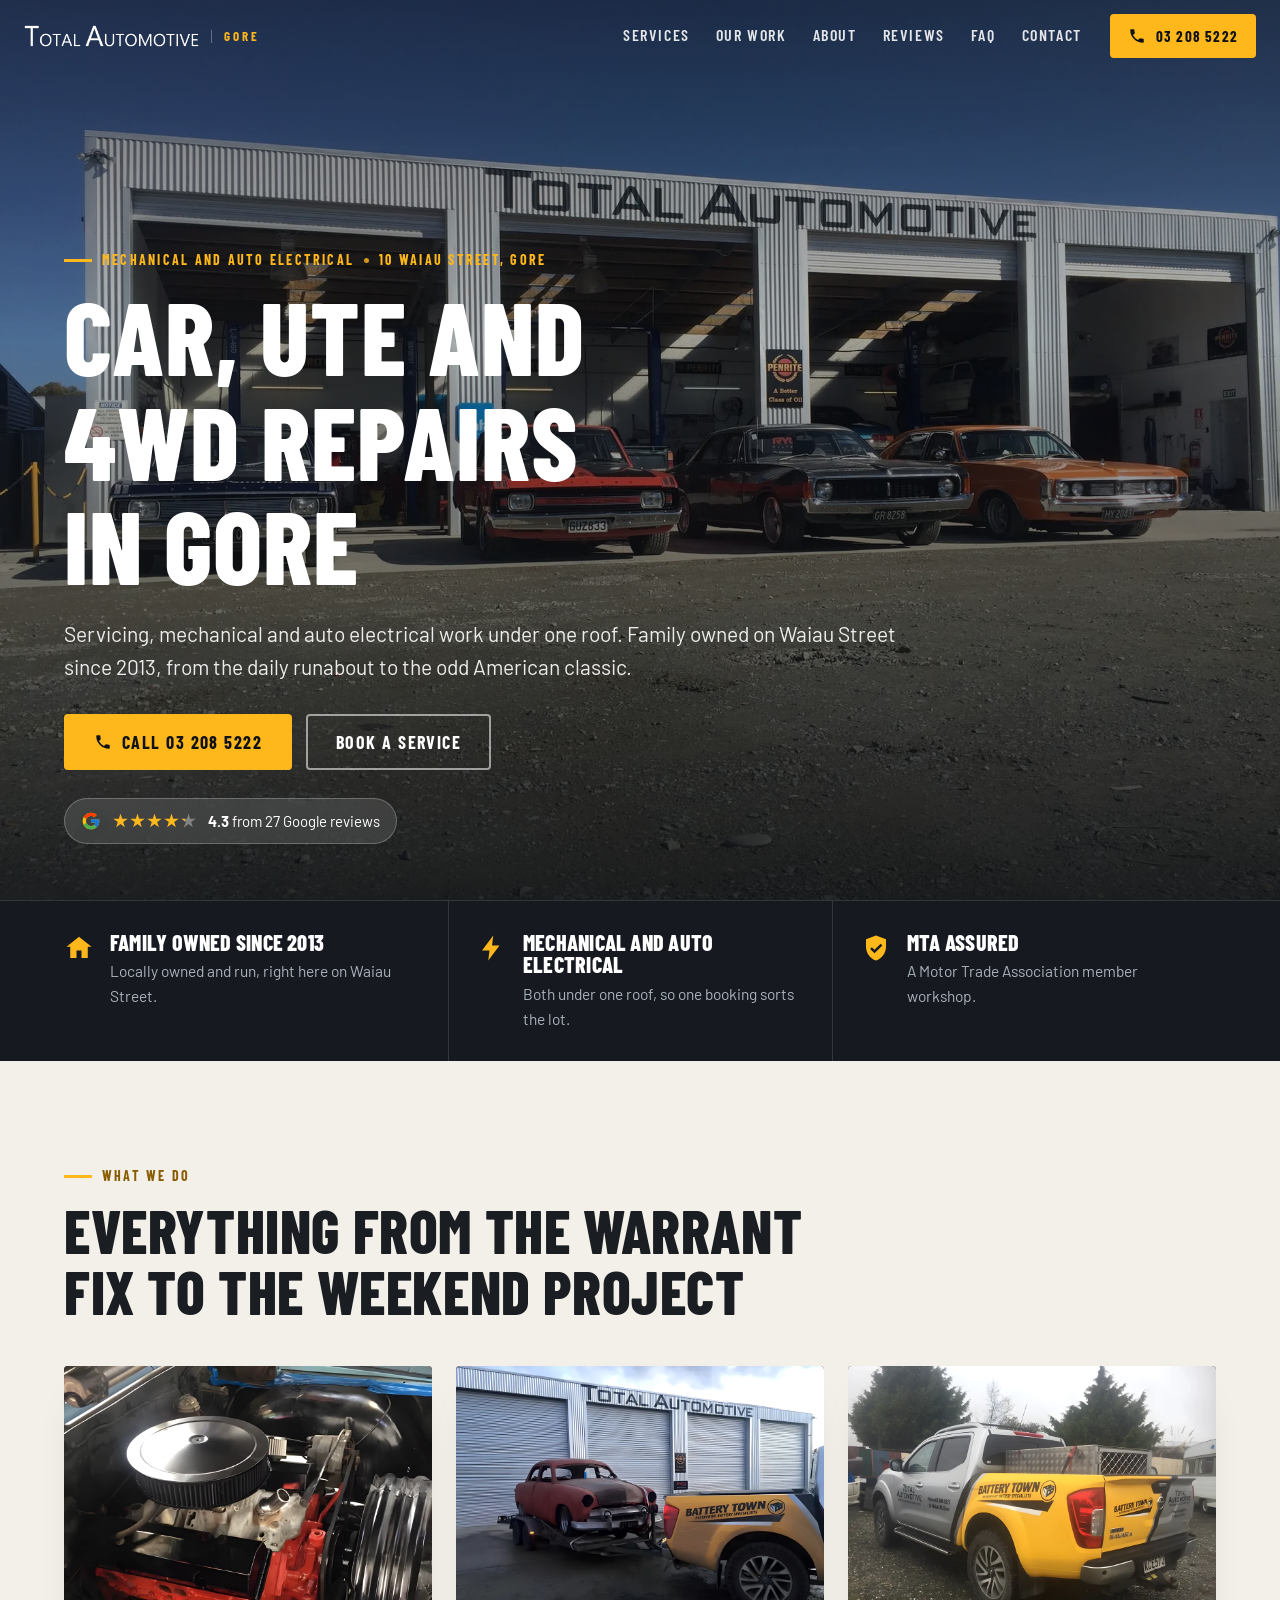
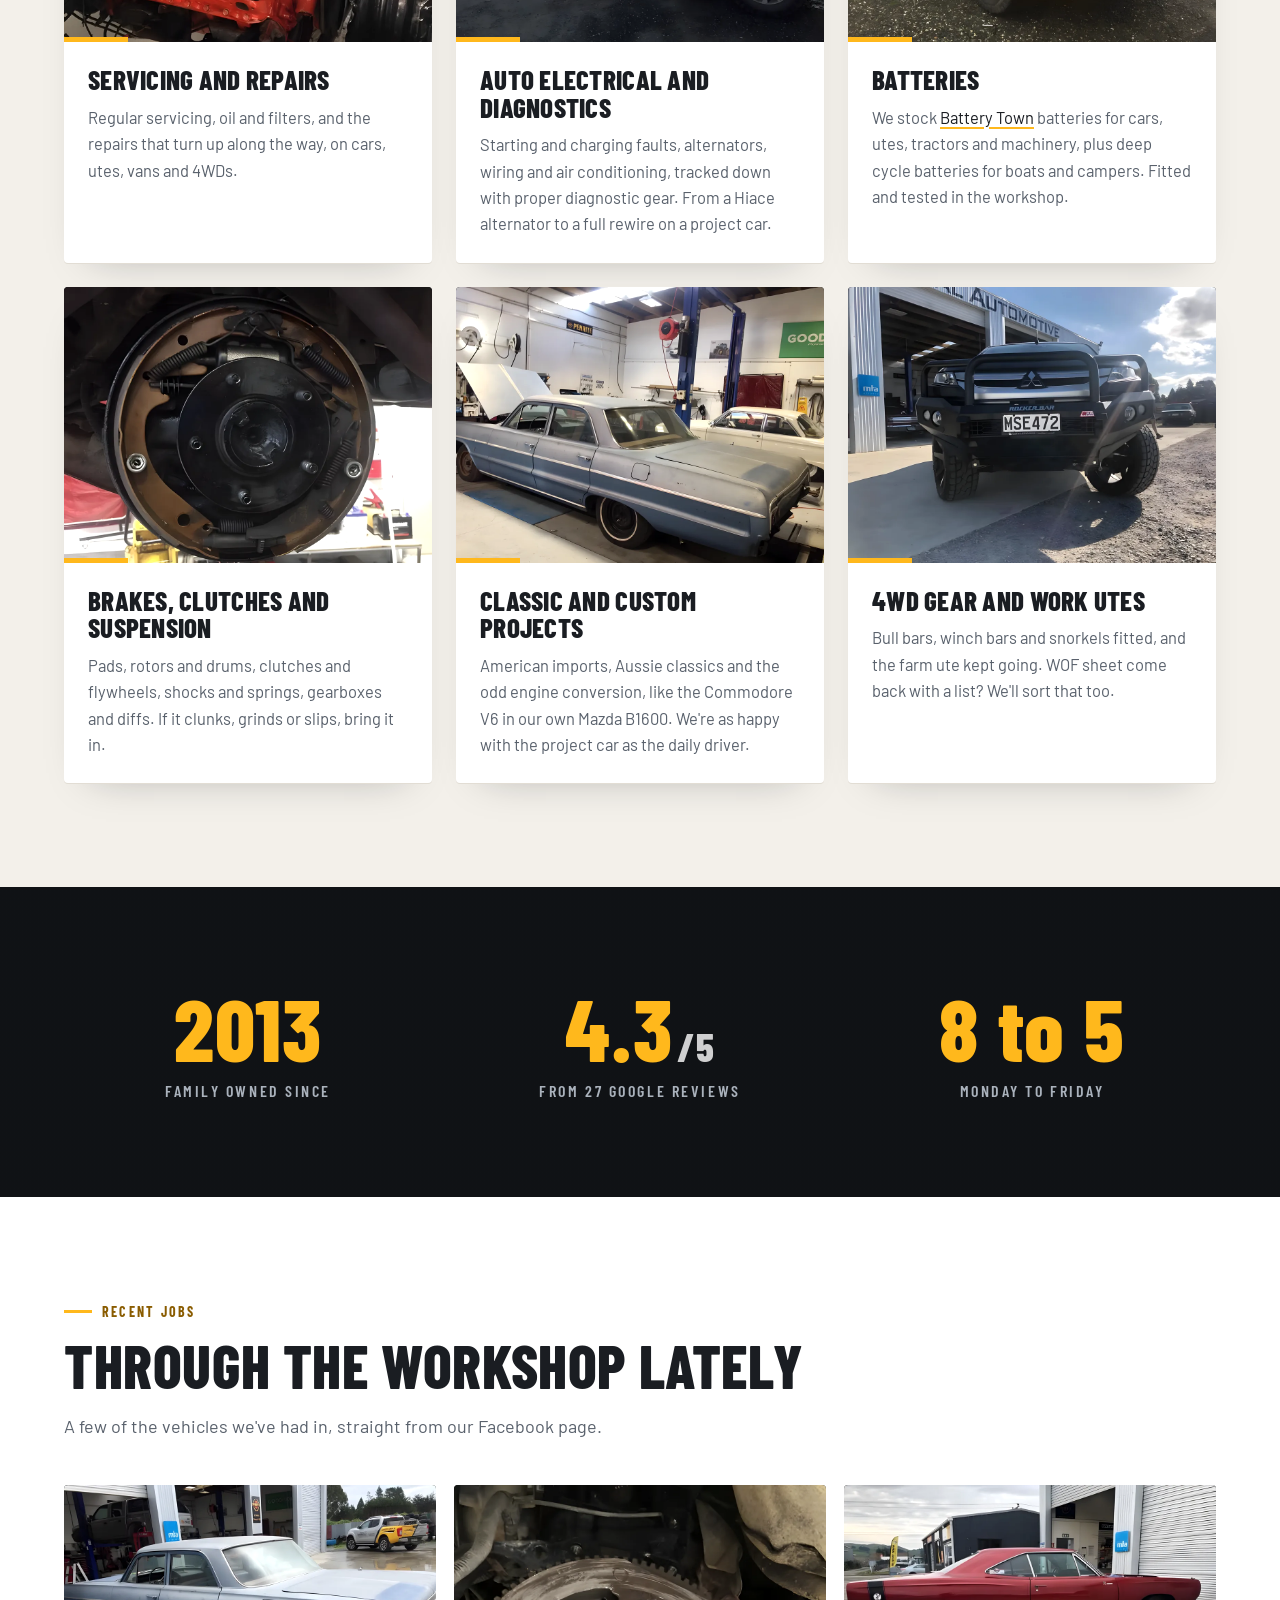
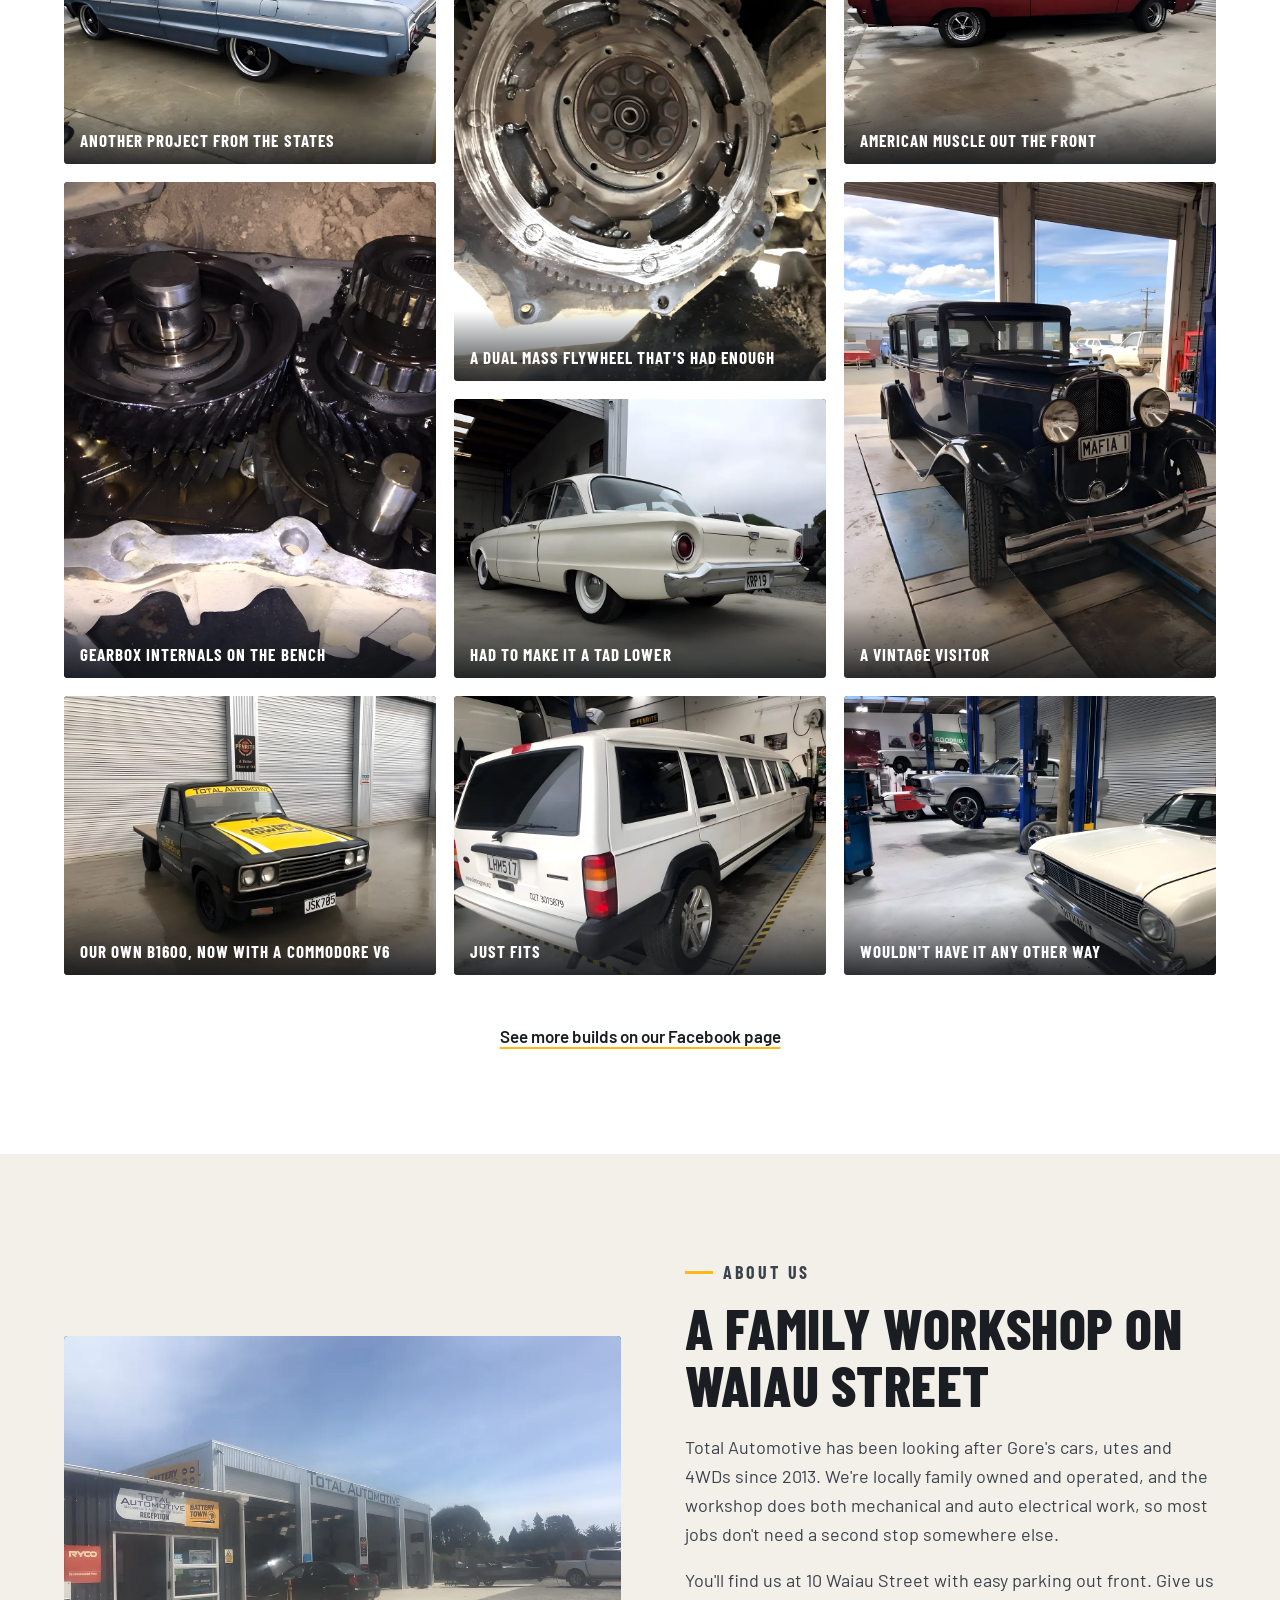
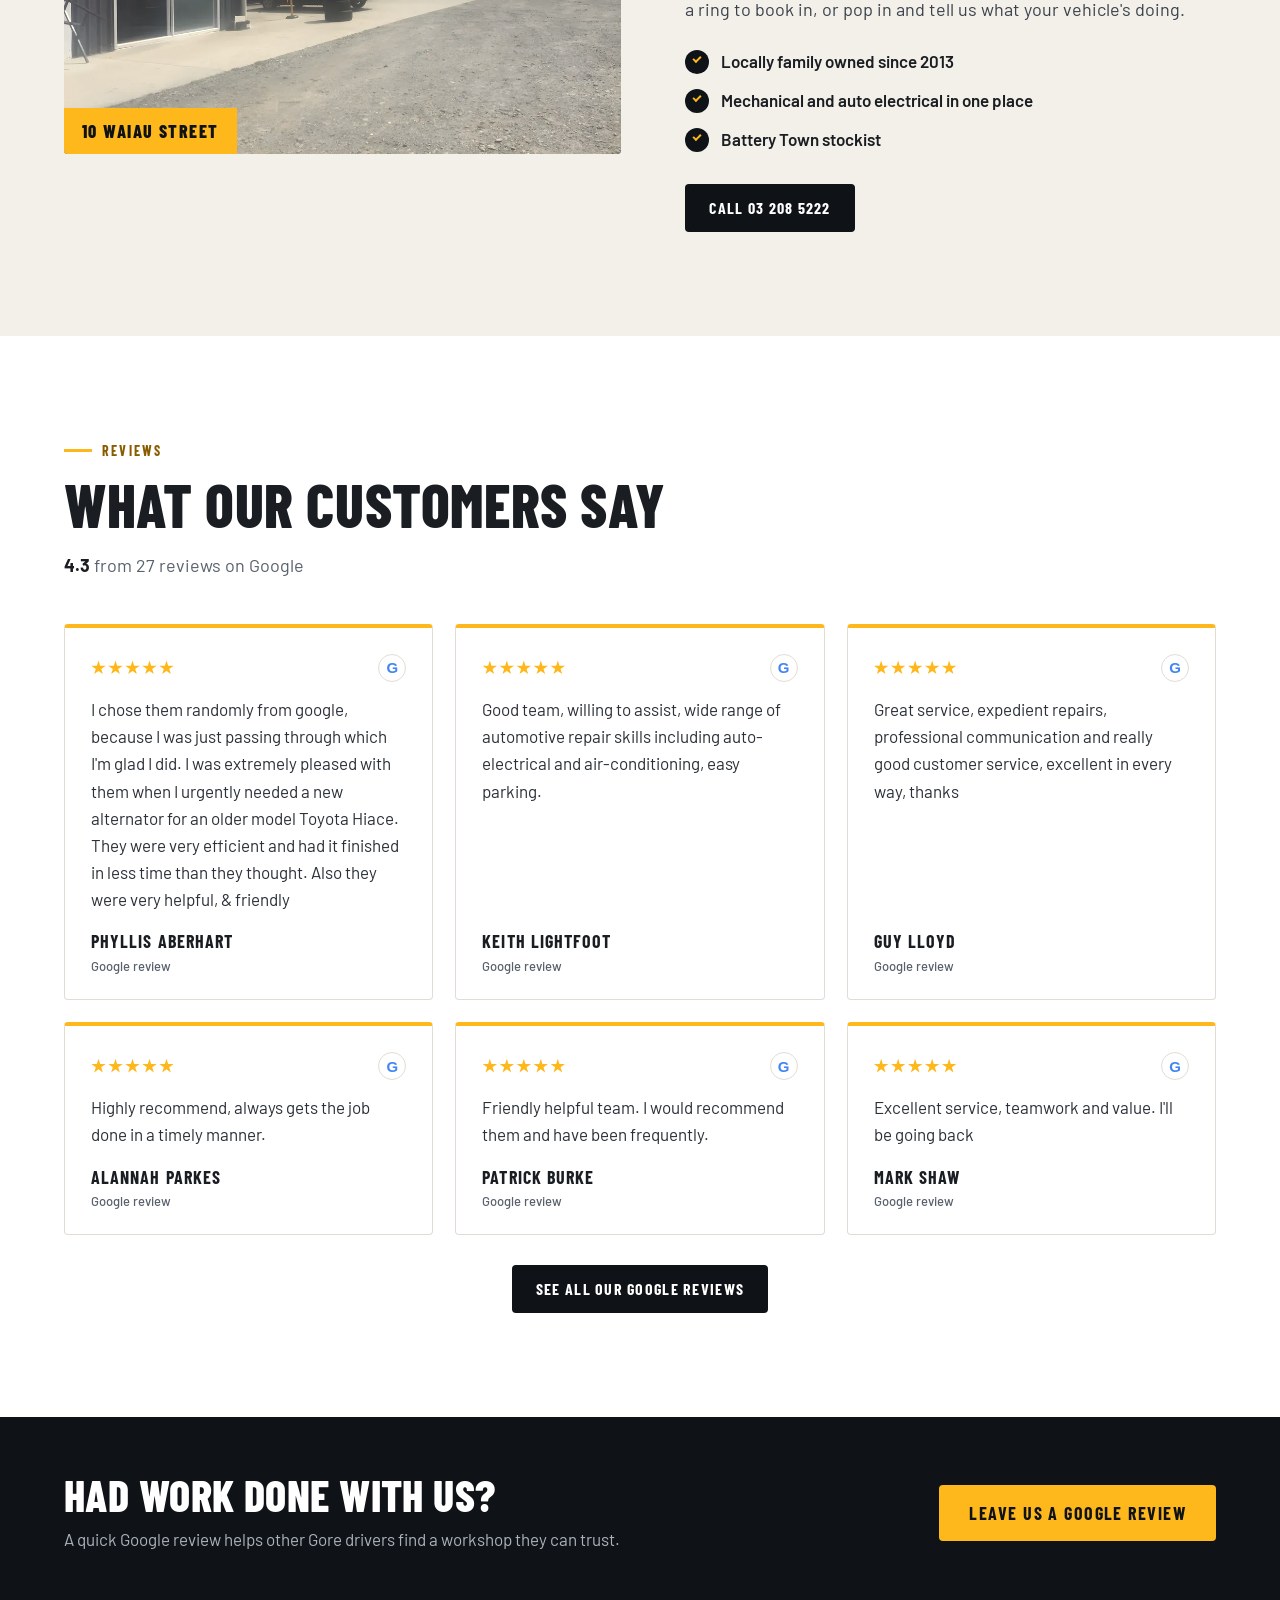
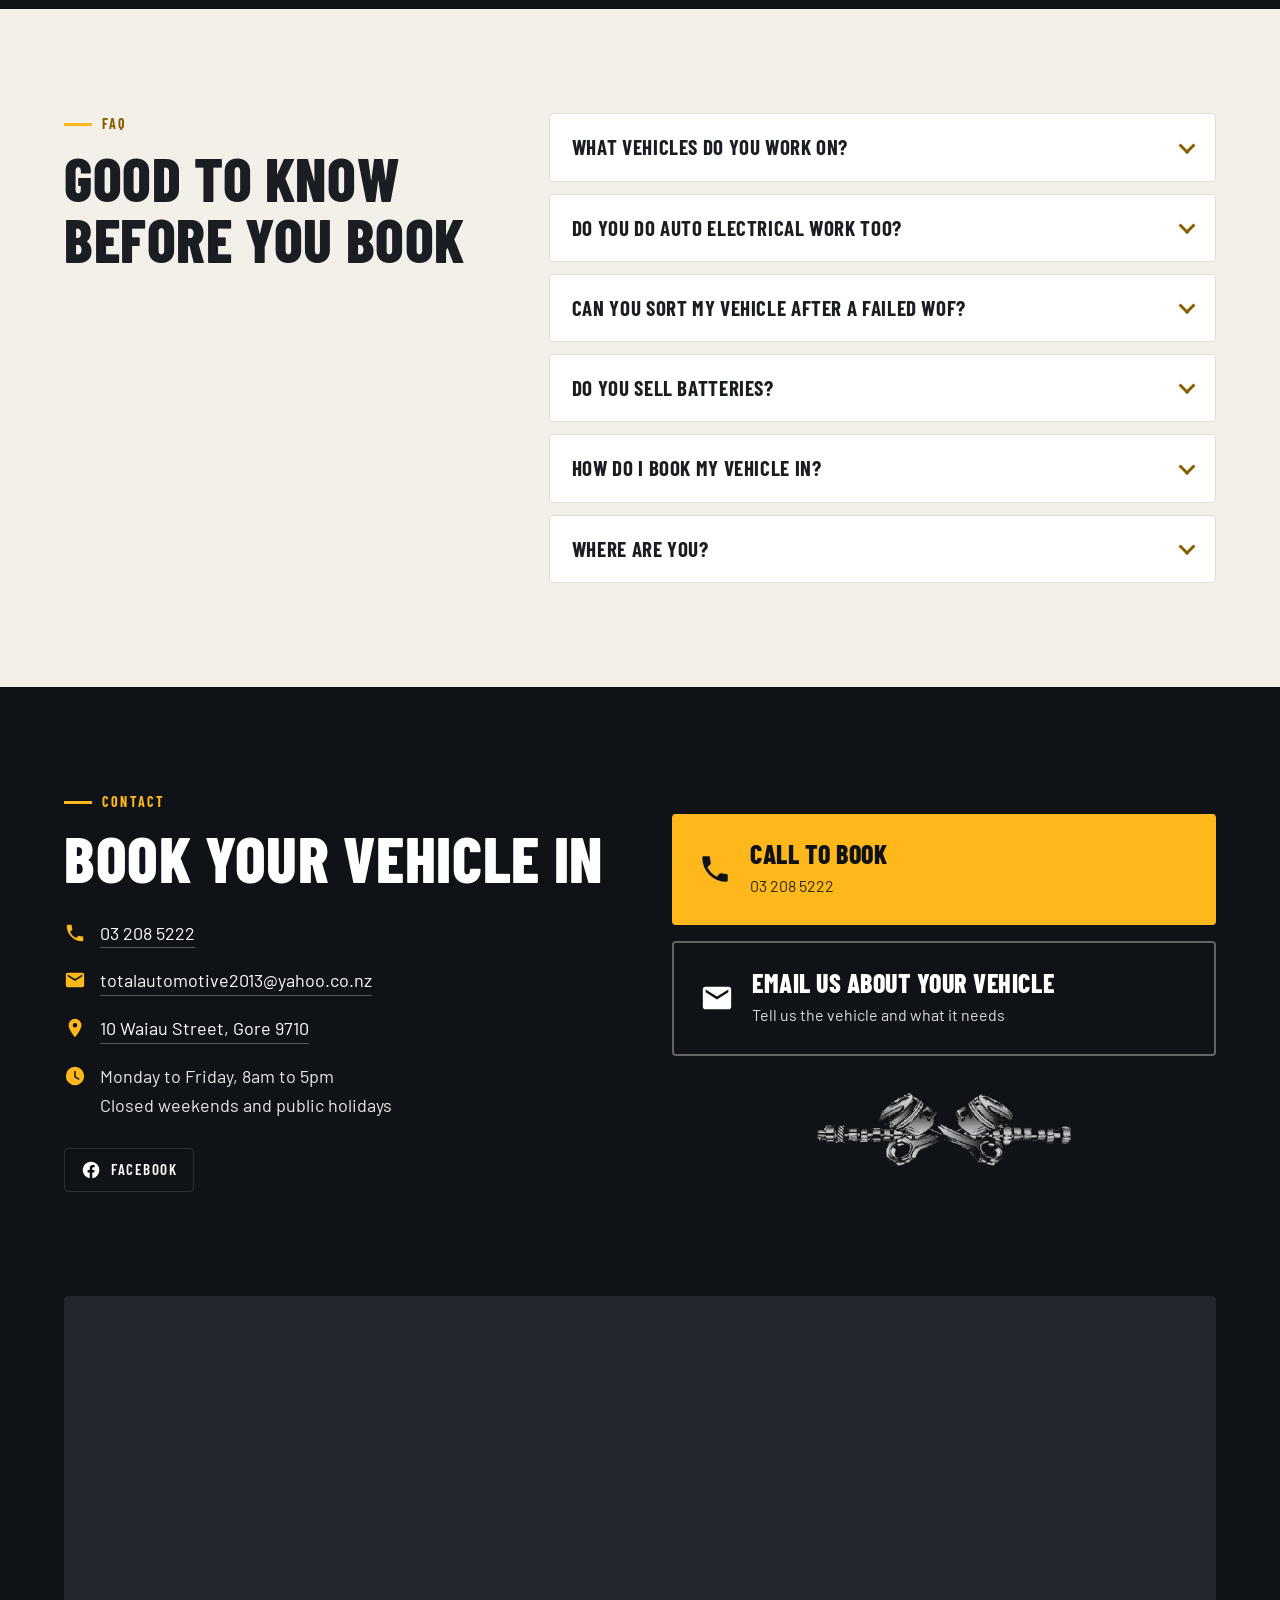
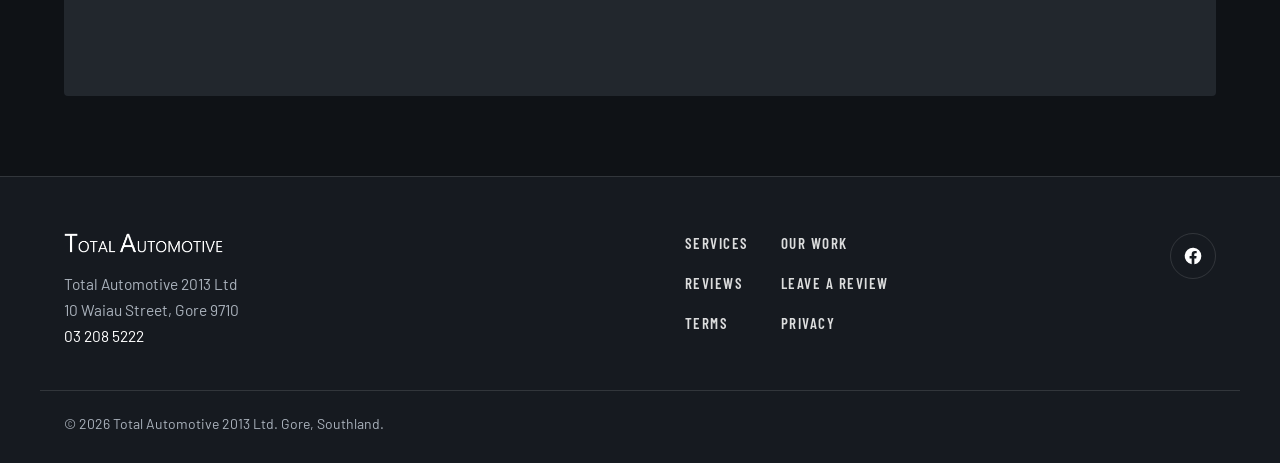
==== index.html @ 5d4704c3 "Rebuild the Total Automotive Gore demo Image-led rebuild from the business's own Google and Facebook" ====
<!doctype html>
<html lang="en-NZ">
<head>
<meta charset="utf-8">
<meta name="viewport" content="width=device-width, initial-scale=1">
<title>Total Automotive Gore | Mechanical and Auto Electrical Repairs, Gore</title>
<meta name="description" content="Family owned mechanic on Waiau Street, Gore since 2013. Servicing, mechanical and auto electrical repairs, Battery Town batteries, 4WDs, utes and classic car projects. Call 03 208 5222.">
<meta name="robots" content="noindex, nofollow">
<link rel="canonical" href="https://total-automotive-gore-demo.vercel.app/">
<meta property="og:type" content="website">
<meta property="og:title" content="Total Automotive Gore | Mechanical and Auto Electrical Repairs">
<meta property="og:description" content="Servicing, repairs and auto electrical on Waiau Street, Gore. Family owned since 2013. Call 03 208 5222.">
<meta property="og:url" content="https://total-automotive-gore-demo.vercel.app/">
<meta property="og:image" content="https://total-automotive-gore-demo.vercel.app/img/og.jpg">
<meta property="og:image:width" content="1200">
<meta property="og:image:height" content="630">
<meta name="theme-color" content="#0f1216">
<link rel="icon" href="img/favicon.png" type="image/png">
<link rel="apple-touch-icon" href="img/apple-touch-icon.png">
<link rel="preconnect" href="https://fonts.googleapis.com">
<link rel="preconnect" href="https://fonts.gstatic.com" crossorigin>
<link href="https://fonts.googleapis.com/css2?family=Barlow+Condensed:wght@600;700;800&family=Barlow:wght@400;500;600;700&display=swap" rel="stylesheet">
<link rel="stylesheet" href="style.css">
<link rel="preload" as="image" href="img/hero-1-1920.webp" imagesrcset="img/hero-1-1080.webp 1080w, img/hero-1-1920.webp 1920w" imagesizes="100vw">
<script type="application/ld+json">
{
  "@context": "https://schema.org",
  "@type": "AutoRepair",
  "name": "Total Automotive Gore",
  "legalName": "Total Automotive 2013 Ltd",
  "description": "Locally family owned and operated mechanical and auto electrical workshop in Gore since 2013.",
  "url": "https://total-automotive-gore-demo.vercel.app/",
  "image": "https://total-automotive-gore-demo.vercel.app/img/og.jpg",
  "telephone": "+64 3 208 5222",
  "email": "totalautomotive2013@yahoo.co.nz",
  "foundingDate": "2013",
  "address": {
    "@type": "PostalAddress",
    "streetAddress": "10 Waiau Street",
    "addressLocality": "Gore",
    "postalCode": "9710",
    "addressRegion": "Southland",
    "addressCountry": "NZ"
  },
  "geo": { "@type": "GeoCoordinates", "latitude": -46.1171041, "longitude": 168.926787 },
  "openingHoursSpecification": [
    { "@type": "OpeningHoursSpecification", "dayOfWeek": ["Monday", "Tuesday", "Wednesday", "Thursday", "Friday"], "opens": "08:00", "closes": "17:00" }
  ],
  "areaServed": ["Gore", "Southland"],
  "sameAs": ["https://www.facebook.com/totalautogore"]
}
</script>
<script type="application/ld+json">
{
  "@context": "https://schema.org",
  "@type": "FAQPage",
  "mainEntity": [
    { "@type": "Question", "name": "What vehicles do you work on?", "acceptedAnswer": { "@type": "Answer", "text": "Cars, utes, vans and 4WDs, plus the odd classic or American import. If you're not sure, give us a ring on 03 208 5222." } },
    { "@type": "Question", "name": "Do you do auto electrical work too?", "acceptedAnswer": { "@type": "Answer", "text": "Yes. Mechanical and auto electrical repairs are both done in our workshop, from batteries, alternators and starter motors to wiring faults and air conditioning." } },
    { "@type": "Question", "name": "Can you sort my vehicle after a failed WOF?", "acceptedAnswer": { "@type": "Answer", "text": "Yes. Bring in your WOF check sheet and we'll quote and fix what's needed, so you're ready for the recheck." } },
    { "@type": "Question", "name": "Do you sell batteries?", "acceptedAnswer": { "@type": "Answer", "text": "Yes. We stock Battery Town batteries for cars, utes, tractors and machinery, plus deep cycle batteries for boats and campers." } },
    { "@type": "Question", "name": "How do I book my vehicle in?", "acceptedAnswer": { "@type": "Answer", "text": "Call us on 03 208 5222 or email us, Monday to Friday, 8am to 5pm. December books up fast, so get in early if you need your vehicle sorted before the holidays." } },
    { "@type": "Question", "name": "Where are you?", "acceptedAnswer": { "@type": "Answer", "text": "We're at 10 Waiau Street, Gore 9710, with easy parking out front." } }
  ]
}
</script>
</head>
<body>
<a class="skip" href="#main">Skip to content</a>

<header class="nav" id="top">
  <div class="nav-in">
    <a class="brand" href="#top" aria-label="Total Automotive Gore, back to top">
      <img src="img/logo-wordmark.png" width="1224" height="154" alt="Total Automotive">
      <span class="brand-sub">Gore</span>
    </a>
    <nav class="links" id="menu" aria-label="Main">
      <a href="#services">Services</a>
      <a href="#work">Our work</a>
      <a href="#about">About</a>
      <a href="#reviews">Reviews</a>
      <a href="#faq">FAQ</a>
      <a href="#contact">Contact</a>
    </nav>
    <a class="btn btn-amber nav-call" href="tel:032085222">
      <svg viewBox="0 0 24 24" aria-hidden="true"><path d="M6.6 10.8a15.1 15.1 0 0 0 6.6 6.6l2.2-2.2a1 1 0 0 1 1-.25 11.4 11.4 0 0 0 3.6.57 1 1 0 0 1 1 1V20a1 1 0 0 1-1 1A17 17 0 0 1 3 4a1 1 0 0 1 1-1h3.5a1 1 0 0 1 1 1c0 1.25.2 2.45.57 3.6a1 1 0 0 1-.25 1z"/></svg>
      <span>03 208 5222</span>
    </a>
    <button class="burger" type="button" aria-label="Open the menu" aria-expanded="false" aria-controls="menu"><span></span><span></span><span></span></button>
  </div>
</header>

<main id="main">

<section class="hero" aria-label="Total Automotive Gore">
  <div class="slides" aria-hidden="true">
    <img class="slide is-on" src="img/hero-1-1920.webp" srcset="img/hero-1-1080.webp 1080w, img/hero-1-1920.webp 1920w" sizes="100vw" width="1920" height="1440" alt="" fetchpriority="high">
    <img class="slide" src="img/hero-2-1920.webp" srcset="img/hero-2-1080.webp 1080w, img/hero-2-1920.webp 1920w" sizes="100vw" width="1920" height="1440" alt="" loading="lazy">
    <img class="slide" src="img/hero-3-1920.webp" srcset="img/hero-3-1080.webp 1080w, img/hero-3-1920.webp 1920w" sizes="100vw" width="1920" height="1440" alt="" loading="lazy">
  </div>
  <div class="hero-in">
    <p class="eyebrow">Mechanical and auto electrical <span class="dot"></span> <span class="eb-addr">10 Waiau Street, Gore</span></p>
    <h1>Car, ute and 4WD repairs in Gore</h1>
    <p class="lede">Servicing, mechanical and auto electrical work under one roof. Family owned on Waiau Street since 2013, from the daily runabout to the odd American classic.</p>
    <div class="cta-row">
      <a class="btn btn-amber btn-lg" href="tel:032085222">
        <svg viewBox="0 0 24 24" aria-hidden="true"><path d="M6.6 10.8a15.1 15.1 0 0 0 6.6 6.6l2.2-2.2a1 1 0 0 1 1-.25 11.4 11.4 0 0 0 3.6.57 1 1 0 0 1 1 1V20a1 1 0 0 1-1 1A17 17 0 0 1 3 4a1 1 0 0 1 1-1h3.5a1 1 0 0 1 1 1c0 1.25.2 2.45.57 3.6a1 1 0 0 1-.25 1z"/></svg>
        Call 03 208 5222
      </a>
      <a class="btn btn-ghost btn-lg" href="#contact">Book a service</a>
    </div>
    <a class="rating" href="https://www.google.com/maps/search/?api=1&amp;query=Total+Automotive+Gore&amp;query_place_id=ChIJqR2YcZM6DW0Rd6-6Wm7XKKQ" target="_blank" rel="noopener">
      <span class="g" aria-hidden="true"><svg viewBox="0 0 48 48"><path fill="#FFC107" d="M43.6 20.5H42V20H24v8h11.3C33.7 32.7 29.2 36 24 36c-6.6 0-12-5.4-12-12s5.4-12 12-12c3.1 0 5.8 1.2 7.9 3.1l5.7-5.7C34 6.1 29.3 4 24 4 12.9 4 4 12.9 4 24s8.9 20 20 20 20-8.9 20-20c0-1.3-.1-2.4-.4-3.5z"/><path fill="#FF3D00" d="m6.3 14.7 6.6 4.8C14.7 15.1 19 12 24 12c3.1 0 5.8 1.2 7.9 3.1l5.7-5.7C34 6.1 29.3 4 24 4 16.3 4 9.7 8.3 6.3 14.7z"/><path fill="#4CAF50" d="M24 44c5.2 0 9.9-2 13.4-5.2l-6.2-5.2A11.9 11.9 0 0 1 24 36c-5.2 0-9.6-3.3-11.3-7.9l-6.5 5C9.5 39.6 16.2 44 24 44z"/><path fill="#1976D2" d="M43.6 20.5H42V20H24v8h11.3a12 12 0 0 1-4.1 5.6l6.2 5.2C37 39.2 44 34 44 24c0-1.3-.1-2.4-.4-3.5z"/></svg></span>
      <span class="stars" aria-hidden="true"><i></i><i></i><i></i><i></i><i class="part"></i></span>
      <span><strong>4.3</strong> from 27 Google reviews</span>
    </a>
  </div>
</section>

<section class="trust" aria-label="Why Gore drivers use us">
  <div class="wrap trust-in">
    <div class="t">
      <svg viewBox="0 0 24 24" aria-hidden="true"><path d="M12 3 2 11h3v9h5v-6h4v6h5v-9h3z"/></svg>
      <div><h2>Family owned since 2013</h2><p>Locally owned and run, right here on Waiau Street.</p></div>
    </div>
    <div class="t">
      <svg viewBox="0 0 24 24" aria-hidden="true"><path d="M13 2 4 14h6l-1 8 9-12h-6z"/></svg>
      <div><h2>Mechanical and auto electrical</h2><p>Both under one roof, so one booking sorts the lot.</p></div>
    </div>
    <div class="t">
      <svg viewBox="0 0 24 24" aria-hidden="true"><path d="M12 2 4 5v6c0 5 3.4 9.7 8 11 4.6-1.3 8-6 8-11V5zm-1.2 14.2-3.5-3.5 1.4-1.4 2.1 2.1 4.9-4.9 1.4 1.4z"/></svg>
      <div><h2>MTA Assured</h2><p>A Motor Trade Association member workshop.</p></div>
    </div>
  </div>
</section>

<section class="services" id="services">
  <div class="wrap">
    <div class="head">
      <p class="eyebrow">What we do</p>
      <h2>Everything from the warrant fix to the weekend project</h2>
    </div>
    <div class="cards">
      <article class="card">
        <div class="ph"><img src="img/svc-servicing-1080.webp" srcset="img/svc-servicing-1080.webp 1080w, img/svc-servicing-1920.webp 1920w" sizes="(max-width: 700px) 100vw, 33vw" width="1080" height="810" alt="A V8 engine bay in the Total Automotive workshop" loading="lazy"></div>
        <div class="body"><h3>Servicing and repairs</h3><p>Regular servicing, oil and filters, and the repairs that turn up along the way, on cars, utes, vans and 4WDs.</p></div>
      </article>
      <article class="card">
        <div class="ph"><img src="img/svc-electrical-1080.webp" srcset="img/svc-electrical-1080.webp 1080w, img/svc-electrical-1920.webp 1920w" sizes="(max-width: 700px) 100vw, 33vw" width="1080" height="810" alt="A 1949 Ford project arriving on a trailer for wiring work" loading="lazy"></div>
        <div class="body"><h3>Auto electrical and diagnostics</h3><p>Starting and charging faults, alternators, wiring and air conditioning, tracked down with proper diagnostic gear. From a Hiace alternator to a full rewire on a project car.</p></div>
      </article>
      <article class="card">
        <div class="ph"><img src="img/svc-batteries-1080.webp" srcset="img/svc-batteries-1080.webp 1080w, img/svc-batteries-1920.webp 1920w" sizes="(max-width: 700px) 100vw, 33vw" width="1080" height="810" alt="The Total Automotive Battery Town ute" loading="lazy"></div>
        <div class="body"><h3>Batteries</h3><p>We stock <a href="https://www.batterytown.co.nz/" target="_blank" rel="noopener">Battery Town</a> batteries for cars, utes, tractors and machinery, plus deep cycle batteries for boats and campers. Fitted and tested in the workshop.</p></div>
      </article>
      <article class="card">
        <div class="ph"><img src="img/svc-brakes-1080.webp" srcset="img/svc-brakes-1080.webp 1080w, img/svc-brakes-1920.webp 1920w" sizes="(max-width: 700px) 100vw, 33vw" width="1080" height="810" alt="Drum brake work on a hoist" loading="lazy"></div>
        <div class="body"><h3>Brakes, clutches and suspension</h3><p>Pads, rotors and drums, clutches and flywheels, shocks and springs, gearboxes and diffs. If it clunks, grinds or slips, bring it in.</p></div>
      </article>
      <article class="card">
        <div class="ph"><img src="img/svc-classics-1080.webp" srcset="img/svc-classics-1080.webp 1080w, img/svc-classics-1920.webp 1920w" sizes="(max-width: 700px) 100vw, 33vw" width="1080" height="810" alt="A 1964 Chevrolet Impala up on the hoist" loading="lazy"></div>
        <div class="body"><h3>Classic and custom projects</h3><p>American imports, Aussie classics and the odd engine conversion, like the Commodore V6 in our own Mazda B1600. We're as happy with the project car as the daily driver.</p></div>
      </article>
      <article class="card">
        <div class="ph"><img src="img/svc-4wd-1080.webp" srcset="img/svc-4wd-1080.webp 1080w, img/svc-4wd-1920.webp 1920w" sizes="(max-width: 700px) 100vw, 33vw" width="1080" height="810" alt="A black Mitsubishi Triton with a bull bar fitted" loading="lazy"></div>
        <div class="body"><h3>4WD gear and work utes</h3><p>Bull bars, winch bars and snorkels fitted, and the farm ute kept going. WOF sheet come back with a list? We'll sort that too.</p></div>
      </article>
    </div>
  </div>
</section>

<section class="band" aria-label="Total Automotive at a glance">
  <div class="band-bg" aria-hidden="true"></div>
  <div class="wrap band-in">
    <div class="stat"><strong>2013</strong><span>Family owned since</span></div>
    <div class="stat"><strong>4.3<small>/5</small></strong><span>From 27 Google reviews</span></div>
    <div class="stat"><strong>8 to 5</strong><span>Monday to Friday</span></div>
  </div>
</section>

<section class="work" id="work">
  <div class="wrap">
    <div class="head">
      <p class="eyebrow">Recent jobs</p>
      <h2>Through the workshop lately</h2>
      <p class="sub">A few of the vehicles we've had in, straight from our Facebook page.</p>
    </div>
    <div class="masonry">
      <figure><img src="img/work-impala-1080.webp" width="1080" height="810" alt="The 1964 Impala in the workshop bay" loading="lazy"><figcaption>Another project from the States</figcaption></figure>
      <figure><img src="img/work-gears-1080.webp" width="1080" height="1440" alt="Gearbox internals on the bench" loading="lazy"><figcaption>Gearbox internals on the bench</figcaption></figure>
      <figure><img src="img/work-b1600-1080.webp" width="1080" height="810" alt="The Total Automotive Mazda B1600 with a Commodore V6 conversion" loading="lazy"><figcaption>Our own B1600, now with a Commodore V6</figcaption></figure>
      <figure><img src="img/work-flywheel-1080.webp" width="1080" height="1440" alt="A worn dual mass flywheel" loading="lazy"><figcaption>A dual mass flywheel that's had enough</figcaption></figure>
      <figure><img src="img/work-falcon-1080.webp" width="1080" height="810" alt="A white classic Ford, lowered" loading="lazy"><figcaption>Had to make it a tad lower</figcaption></figure>
      <figure><img src="img/work-limo-1080.webp" width="1080" height="810" alt="A white stretch limousine in the workshop" loading="lazy"><figcaption>Just fits</figcaption></figure>
      <figure><img src="img/work-muscle-1080.webp" width="1080" height="810" alt="A red classic American muscle car outside the Total Automotive workshop" loading="lazy"><figcaption>American muscle out the front</figcaption></figure>
      <figure><img src="img/work-vintage-1080.webp" width="1080" height="1440" alt="A vintage car in the workshop" loading="lazy"><figcaption>A vintage visitor</figcaption></figure>
      <figure><img src="img/work-falcon2-1080.webp" width="1080" height="810" alt="A pre 1969 Ford Falcon in the workshop" loading="lazy"><figcaption>Wouldn't have it any other way</figcaption></figure>
    </div>
    <p class="more"><a href="https://www.facebook.com/totalautogore" target="_blank" rel="noopener">See more builds on our Facebook page</a></p>
  </div>
</section>

<section class="about" id="about">
  <div class="wrap about-in">
    <div class="about-ph">
      <img src="img/about-1080.webp" srcset="img/about-1080.webp 1080w, img/about-1920.webp 1920w" sizes="(max-width: 900px) 100vw, 50vw" width="1080" height="810" alt="The Total Automotive reception and workshop on Waiau Street, Gore" loading="lazy">
      <span class="tag">10 Waiau Street</span>
    </div>
    <div class="about-copy">
      <p class="eyebrow">About us</p>
      <h2>A family workshop on Waiau Street</h2>
      <p>Total Automotive has been looking after Gore's cars, utes and 4WDs since 2013. We're locally family owned and operated, and the workshop does both mechanical and auto electrical work, so most jobs don't need a second stop somewhere else.</p>
      <p>You'll find us at 10 Waiau Street with easy parking out front. Give us a ring to book in, or pop in and tell us what your vehicle's doing.</p>
      <ul class="checks">
        <li>Locally family owned since 2013</li>
        <li>Mechanical and auto electrical in one place</li>
        <li>Battery Town stockist</li>
      </ul>
      <a class="btn btn-dark" href="tel:032085222">Call 03 208 5222</a>
    </div>
  </div>
</section>

<section class="reviews" id="reviews">
  <div class="wrap">
    <div class="head">
      <p class="eyebrow">Reviews</p>
      <h2>What our customers say</h2>
      <p class="sub"><strong>4.3</strong> from 27 reviews on Google</p>
    </div>
    <div class="rgrid">
      <figure class="review">
        <div class="r-top"><span class="stars" aria-label="5 stars"><i></i><i></i><i></i><i></i><i></i></span><span class="gmark" aria-hidden="true">G</span></div>
        <blockquote>I chose them randomly from google, because I was just passing through which I'm glad I did. I was extremely pleased with them when I urgently needed a new alternator for an older model Toyota Hiace. They were very efficient and had it finished in less time than they thought. Also they were very helpful, &amp; friendly</blockquote>
        <figcaption>Phyllis Aberhart <span>Google review</span></figcaption>
      </figure>
      <figure class="review">
        <div class="r-top"><span class="stars" aria-label="5 stars"><i></i><i></i><i></i><i></i><i></i></span><span class="gmark" aria-hidden="true">G</span></div>
        <blockquote>Good team, willing to assist, wide range of automotive repair skills including auto-electrical and air-conditioning, easy parking.</blockquote>
        <figcaption>Keith Lightfoot <span>Google review</span></figcaption>
      </figure>
      <figure class="review">
        <div class="r-top"><span class="stars" aria-label="5 stars"><i></i><i></i><i></i><i></i><i></i></span><span class="gmark" aria-hidden="true">G</span></div>
        <blockquote>Great service, expedient repairs, professional communication and really good customer service, excellent in every way, thanks</blockquote>
        <figcaption>Guy Lloyd <span>Google review</span></figcaption>
      </figure>
      <figure class="review">
        <div class="r-top"><span class="stars" aria-label="5 stars"><i></i><i></i><i></i><i></i><i></i></span><span class="gmark" aria-hidden="true">G</span></div>
        <blockquote>Highly recommend, always gets the job done in a timely manner.</blockquote>
        <figcaption>Alannah Parkes <span>Google review</span></figcaption>
      </figure>
      <figure class="review">
        <div class="r-top"><span class="stars" aria-label="5 stars"><i></i><i></i><i></i><i></i><i></i></span><span class="gmark" aria-hidden="true">G</span></div>
        <blockquote>Friendly helpful team. I would recommend them and have been frequently.</blockquote>
        <figcaption>Patrick Burke <span>Google review</span></figcaption>
      </figure>
      <figure class="review">
        <div class="r-top"><span class="stars" aria-label="5 stars"><i></i><i></i><i></i><i></i><i></i></span><span class="gmark" aria-hidden="true">G</span></div>
        <blockquote>Excellent service, teamwork and value. I'll be going back</blockquote>
        <figcaption>Mark Shaw <span>Google review</span></figcaption>
      </figure>
    </div>
    <p class="more"><a class="btn btn-dark" href="https://www.google.com/maps/search/?api=1&amp;query=Total+Automotive+Gore&amp;query_place_id=ChIJqR2YcZM6DW0Rd6-6Wm7XKKQ" target="_blank" rel="noopener">See all our Google reviews</a></p>
  </div>
</section>

<section class="leave" aria-label="Leave us a review">
  <div class="wrap leave-in">
    <div>
      <h2>Had work done with us?</h2>
      <p>A quick Google review helps other Gore drivers find a workshop they can trust.</p>
    </div>
    <a class="btn btn-amber btn-lg" href="https://search.google.com/local/writereview?placeid=ChIJqR2YcZM6DW0Rd6-6Wm7XKKQ" target="_blank" rel="noopener">Leave us a Google review</a>
  </div>
</section>

<section class="faq" id="faq">
  <div class="wrap faq-in">
    <div class="head">
      <p class="eyebrow">FAQ</p>
      <h2>Good to know before you book</h2>
    </div>
    <div class="qs">
      <details>
        <summary>What vehicles do you work on?</summary>
        <p>Cars, utes, vans and 4WDs, plus the odd classic or American import. If you're not sure, give us a ring on <a href="tel:032085222">03 208 5222</a>.</p>
      </details>
      <details>
        <summary>Do you do auto electrical work too?</summary>
        <p>Yes. Mechanical and auto electrical repairs are both done in our workshop, from batteries, alternators and starter motors to wiring faults and air conditioning.</p>
      </details>
      <details>
        <summary>Can you sort my vehicle after a failed WOF?</summary>
        <p>Yes. Bring in your WOF check sheet and we'll quote and fix what's needed, so you're ready for the recheck.</p>
      </details>
      <details>
        <summary>Do you sell batteries?</summary>
        <p>Yes. We stock Battery Town batteries for cars, utes, tractors and machinery, plus deep cycle batteries for boats and campers.</p>
      </details>
      <details>
        <summary>How do I book my vehicle in?</summary>
        <p>Call us on <a href="tel:032085222">03 208 5222</a> or email us, Monday to Friday, 8am to 5pm. December books up fast, so get in early if you need your vehicle sorted before the holidays.</p>
      </details>
      <details>
        <summary>Where are you?</summary>
        <p>We're at 10 Waiau Street, Gore 9710, with easy parking out front. <a href="https://www.google.com/maps/search/?api=1&amp;query=Total+Automotive+Gore&amp;query_place_id=ChIJqR2YcZM6DW0Rd6-6Wm7XKKQ" target="_blank" rel="noopener">Get directions</a>.</p>
      </details>
    </div>
  </div>
</section>

<section class="contact" id="contact">
  <div class="wrap contact-in">
    <div class="c-info">
      <p class="eyebrow">Contact</p>
      <h2>Book your vehicle in</h2>
      <ul class="rows">
        <li><svg viewBox="0 0 24 24" aria-hidden="true"><path d="M6.6 10.8a15.1 15.1 0 0 0 6.6 6.6l2.2-2.2a1 1 0 0 1 1-.25 11.4 11.4 0 0 0 3.6.57 1 1 0 0 1 1 1V20a1 1 0 0 1-1 1A17 17 0 0 1 3 4a1 1 0 0 1 1-1h3.5a1 1 0 0 1 1 1c0 1.25.2 2.45.57 3.6a1 1 0 0 1-.25 1z"/></svg><a href="tel:032085222">03 208 5222</a></li>
        <li><svg viewBox="0 0 24 24" aria-hidden="true"><path d="M20 4H4a2 2 0 0 0-2 2v12a2 2 0 0 0 2 2h16a2 2 0 0 0 2-2V6a2 2 0 0 0-2-2zm0 4-8 5-8-5V6l8 5 8-5z"/></svg><a href="https://mail.google.com/mail/?view=cm&amp;fs=1&amp;to=totalautomotive2013%40yahoo.co.nz&amp;su=Booking%20enquiry&amp;body=Hi%20Total%20Automotive%2C%0A%0AI%27d%20like%20to%20book%20my%20vehicle%20in.%0A%0AVehicle%3A%0AWhat%20it%20needs%3A%0ABest%20number%20to%20reach%20me%3A%0A%0AThanks" target="_blank" rel="noopener">totalautomotive2013&#64;yahoo.co.nz</a></li>
        <li><svg viewBox="0 0 24 24" aria-hidden="true"><path d="M12 2a7 7 0 0 0-7 7c0 5.2 7 13 7 13s7-7.8 7-13a7 7 0 0 0-7-7zm0 9.5A2.5 2.5 0 1 1 12 6.5a2.5 2.5 0 0 1 0 5z"/></svg><a href="https://www.google.com/maps/search/?api=1&amp;query=Total+Automotive+Gore&amp;query_place_id=ChIJqR2YcZM6DW0Rd6-6Wm7XKKQ" target="_blank" rel="noopener">10 Waiau Street, Gore 9710</a></li>
        <li><svg viewBox="0 0 24 24" aria-hidden="true"><path fill-rule="evenodd" d="M12 2a10 10 0 1 0 10 10A10 10 0 0 0 12 2zm.8 10.6V6.5h-1.6v6.8l5 3 .8-1.3z"/></svg><span>Monday to Friday, 8am to 5pm<br>Closed weekends and public holidays</span></li>
      </ul>
      <div class="social">
        <a href="https://www.facebook.com/totalautogore" target="_blank" rel="noopener" aria-label="Total Automotive Gore on Facebook"><svg viewBox="0 0 24 24" aria-hidden="true"><path d="M22 12a10 10 0 1 0-11.6 9.9v-7H7.9V12h2.5V9.8c0-2.5 1.5-3.9 3.8-3.9 1.1 0 2.2.2 2.2.2v2.5h-1.3c-1.2 0-1.6.8-1.6 1.6V12h2.8l-.4 2.9h-2.3v7A10 10 0 0 0 22 12z"/></svg><span>Facebook</span></a>
      </div>
    </div>
    <div class="c-cta">
      <a class="big call" href="tel:032085222">
        <svg viewBox="0 0 24 24" aria-hidden="true"><path d="M6.6 10.8a15.1 15.1 0 0 0 6.6 6.6l2.2-2.2a1 1 0 0 1 1-.25 11.4 11.4 0 0 0 3.6.57 1 1 0 0 1 1 1V20a1 1 0 0 1-1 1A17 17 0 0 1 3 4a1 1 0 0 1 1-1h3.5a1 1 0 0 1 1 1c0 1.25.2 2.45.57 3.6a1 1 0 0 1-.25 1z"/></svg>
        <span><strong>Call to book</strong><em>03 208 5222</em></span>
      </a>
      <a class="big mail" href="https://mail.google.com/mail/?view=cm&amp;fs=1&amp;to=totalautomotive2013%40yahoo.co.nz&amp;su=Booking%20enquiry&amp;body=Hi%20Total%20Automotive%2C%0A%0AI%27d%20like%20to%20book%20my%20vehicle%20in.%0A%0AVehicle%3A%0AWhat%20it%20needs%3A%0ABest%20number%20to%20reach%20me%3A%0A%0AThanks" target="_blank" rel="noopener">
        <svg viewBox="0 0 24 24" aria-hidden="true"><path d="M20 4H4a2 2 0 0 0-2 2v12a2 2 0 0 0 2 2h16a2 2 0 0 0 2-2V6a2 2 0 0 0-2-2zm0 4-8 5-8-5V6l8 5 8-5z"/></svg>
        <span><strong>Email us about your vehicle</strong><em>Tell us the vehicle and what it needs</em></span>
      </a>
      <img class="emblem" src="img/emblem.png" width="709" height="216" alt="" aria-hidden="true">
    </div>
  </div>
</section>

<section class="map" aria-label="Map to Total Automotive Gore">
  <div class="wrap">
    <iframe title="Map showing Total Automotive, 10 Waiau Street, Gore" src="https://www.google.com/maps?q=Total+Automotive+Gore,+10+Waiau+Street,+Gore+9710&amp;output=embed" loading="lazy" referrerpolicy="no-referrer-when-downgrade"></iframe>
  </div>
</section>

</main>

<footer class="foot">
  <div class="wrap foot-in">
    <div class="f-brand">
      <img src="img/logo-wordmark.png" width="1224" height="154" alt="Total Automotive" loading="lazy">
      <p>Total Automotive 2013 Ltd<br>10 Waiau Street, Gore 9710<br><a href="tel:032085222">03 208 5222</a></p>
    </div>
    <div class="f-links">
      <a href="#services">Services</a>
      <a href="#work">Our work</a>
      <a href="#reviews">Reviews</a>
      <a href="https://search.google.com/local/writereview?placeid=ChIJqR2YcZM6DW0Rd6-6Wm7XKKQ" target="_blank" rel="noopener">Leave a review</a>
      <a href="terms.html">Terms</a>
      <a href="privacy.html">Privacy</a>
    </div>
    <div class="f-social">
      <a href="https://www.facebook.com/totalautogore" target="_blank" rel="noopener" aria-label="Total Automotive Gore on Facebook"><svg viewBox="0 0 24 24" aria-hidden="true"><path d="M22 12a10 10 0 1 0-11.6 9.9v-7H7.9V12h2.5V9.8c0-2.5 1.5-3.9 3.8-3.9 1.1 0 2.2.2 2.2.2v2.5h-1.3c-1.2 0-1.6.8-1.6 1.6V12h2.8l-.4 2.9h-2.3v7A10 10 0 0 0 22 12z"/></svg></a>
    </div>
  </div>
  <p class="copy">&copy; <span id="yr">2026</span> Total Automotive 2013 Ltd. Gore, Southland.</p>
</footer>

<script src="script.js" defer></script>
</body>
</html>
---- style.css ----
/* Total Automotive Gore. Image-led: dark anchors, one amber accent, sharp corners. */
:root {
  --ink: #0f1216;
  --ink-2: #161a20;
  --steel: #252b33;
  --bone: #f3f0ea;
  --paper: #ffffff;
  --text: #1a1d22;
  --muted: #59616c;
  --soft: #aab2bc;
  --amber: #ffb81c;
  --amber-press: #f0a800;
  --amber-ink: #8a5c00;
  --line: rgba(255, 255, 255, 0.12);
  --rule: #e2ddd4;
  --radius: 4px;
  --display: "Barlow Condensed", "Arial Narrow", sans-serif;
  --body: "Barlow", system-ui, sans-serif;
  --nav-h: 72px;
}

*, *::before, *::after { box-sizing: border-box; }
html { scroll-behavior: smooth; scroll-padding-top: var(--nav-h); -webkit-text-size-adjust: 100%; }
body { margin: 0; background: var(--paper); color: var(--text); font: 400 17px/1.6 var(--body); overflow-x: hidden; }
img { max-width: 100%; height: auto; display: block; image-orientation: from-image; }
a { color: inherit; }
h1, h2, h3 { font-family: var(--display); font-weight: 800; text-transform: uppercase; letter-spacing: 0.01em; line-height: 1.02; margin: 0; }
p { margin: 0 0 1em; }
.wrap { width: 100%; max-width: 1200px; margin: 0 auto; padding: 0 24px; }
.skip { position: absolute; left: -999px; top: 8px; background: var(--amber); color: var(--ink); padding: 10px 14px; z-index: 100; font-weight: 700; }
.skip:focus { left: 8px; }
:focus-visible { outline: 3px solid var(--amber); outline-offset: 3px; }

.eyebrow { font-family: var(--display); font-weight: 700; text-transform: uppercase; letter-spacing: 0.16em; font-size: 14px; color: var(--amber-ink); margin: 0 0 12px; display: flex; align-items: center; gap: 10px; flex-wrap: wrap; }
.eyebrow::before { content: ""; width: 28px; height: 3px; background: var(--amber); display: inline-block; }
.eyebrow .dot { width: 5px; height: 5px; border-radius: 50%; background: currentColor; display: inline-block; opacity: 0.8; }

/* Buttons */
.btn { display: inline-flex; align-items: center; justify-content: center; gap: 10px; min-height: 48px; padding: 0 22px; border-radius: var(--radius); font: 700 16px/1 var(--display); text-transform: uppercase; letter-spacing: 0.08em; text-decoration: none; border: 2px solid transparent; transition: background 0.2s, color 0.2s, border-color 0.2s, transform 0.2s; cursor: pointer; }
.btn svg { width: 18px; height: 18px; fill: currentColor; flex: none; }
.btn-lg { min-height: 56px; padding: 0 28px; font-size: 18px; }
.btn-amber { background: var(--amber); color: var(--ink); }
.btn-amber:hover { background: var(--amber-press); transform: translateY(-1px); }
.btn-ghost { border-color: rgba(255, 255, 255, 0.55); color: #fff; }
.btn-ghost:hover { border-color: #fff; background: rgba(255, 255, 255, 0.08); }
.btn-dark { background: var(--ink); color: #fff; }
.btn-dark:hover { background: var(--steel); }

/* Nav */
.nav { position: fixed; inset: 0 0 auto 0; z-index: 50; height: var(--nav-h); transition: background 0.3s, box-shadow 0.3s; }
.nav.solid, .nav.open { background: var(--ink); box-shadow: 0 1px 0 var(--line); }
.nav-in { height: 100%; max-width: 1280px; margin: 0 auto; padding: 0 24px; display: flex; align-items: center; gap: 28px; }
.brand { display: flex; align-items: center; gap: 12px; text-decoration: none; flex: none; }
.brand img { height: 22px; width: auto; }
.brand-sub { font: 700 13px/1 var(--display); letter-spacing: 0.24em; text-transform: uppercase; color: var(--amber); padding-left: 12px; border-left: 1px solid rgba(255, 255, 255, 0.3); }
.links { display: flex; gap: 26px; margin-left: auto; }
.links a { color: #fff; text-decoration: none; font: 600 16px/1 var(--display); text-transform: uppercase; letter-spacing: 0.1em; opacity: 0.88; padding: 8px 0; border-bottom: 2px solid transparent; }
.links a:hover { opacity: 1; border-bottom-color: var(--amber); }
.nav-call { min-height: 44px; padding: 0 16px; font-size: 15px; }
.burger { display: none; width: 46px; height: 46px; border: 0; background: transparent; padding: 11px; cursor: pointer; margin-left: 4px; }
.burger span { display: block; height: 2px; background: #fff; margin: 5px 0; transition: transform 0.25s, opacity 0.25s; }
.nav.open .burger span:nth-child(1) { transform: translateY(7px) rotate(45deg); }
.nav.open .burger span:nth-child(2) { opacity: 0; }
.nav.open .burger span:nth-child(3) { transform: translateY(-7px) rotate(-45deg); }

/* Hero */
.hero { position: relative; min-height: 100vh; min-height: 100svh; max-height: 980px; display: flex; align-items: flex-end; background: var(--ink); color: #fff; overflow: hidden; }
.slides { position: absolute; inset: 0; }
.slide { position: absolute; inset: 0; width: 100%; height: 100%; object-fit: cover; opacity: 0; transition: opacity 1.4s ease; filter: saturate(0.9) contrast(1.06); transform: scale(1.06); }
.slide.is-on { opacity: 1; animation: kenburns 7.5s ease-out forwards; }
@keyframes kenburns { from { transform: scale(1.1); } to { transform: scale(1); } }
.hero::after { content: ""; position: absolute; inset: 0; background: linear-gradient(180deg, rgba(15, 18, 22, 0.62) 0%, rgba(15, 18, 22, 0.3) 38%, rgba(15, 18, 22, 0.88) 100%); }
.hero-in { position: relative; z-index: 2; width: 100%; max-width: 1200px; margin: 0 auto; padding: calc(var(--nav-h) + 48px) 24px 56px; }
.hero .eyebrow { color: var(--amber); }
.hero h1 { font-size: clamp(46px, 8vw, 104px); max-width: 12ch; text-wrap: balance; }
.lede { font-size: clamp(17px, 2vw, 21px); max-width: 40em; color: rgba(255, 255, 255, 0.9); margin: 20px 0 30px; }
.cta-row { display: flex; flex-wrap: wrap; gap: 14px; }
.rating { display: inline-flex; align-items: center; gap: 12px; margin-top: 28px; padding: 10px 16px; border-radius: 999px; background: rgba(255, 255, 255, 0.12); border: 1px solid rgba(255, 255, 255, 0.24); -webkit-backdrop-filter: blur(10px); backdrop-filter: blur(10px); color: #fff; text-decoration: none; font-size: 15px; }
.rating:hover { background: rgba(255, 255, 255, 0.18); }
.rating .g svg { width: 20px; height: 20px; display: block; }
.stars { display: inline-flex; gap: 2px; }
.stars i { width: 15px; height: 15px; display: inline-block; background: var(--amber); clip-path: polygon(50% 0, 61% 35%, 98% 35%, 68% 57%, 79% 91%, 50% 70%, 21% 91%, 32% 57%, 2% 35%, 39% 35%); }
.stars i.part { background: linear-gradient(90deg, var(--amber) 30%, rgba(255, 255, 255, 0.35) 30%); }

/* Trust strip */
.trust { background: var(--ink-2); color: #fff; border-top: 1px solid var(--line); }
.trust-in { display: grid; grid-template-columns: repeat(3, 1fr); }
.t { display: flex; gap: 16px; align-items: flex-start; padding: 30px 28px 30px 0; }
.t + .t { padding-left: 28px; border-left: 1px solid var(--line); }
.t svg { width: 30px; height: 30px; fill: var(--amber); flex: none; margin-top: 2px; }
.t h2 { font-size: 22px; margin-bottom: 6px; }
.t p { margin: 0; color: var(--soft); font-size: 15.5px; }

/* Section heads */
section { position: relative; }
.head { max-width: 760px; margin-bottom: 44px; }
.head h2 { font-size: clamp(36px, 5vw, 60px); }
.head .sub { color: var(--muted); font-size: 18px; margin: 16px 0 0; }

/* Services */
.services { background: var(--bone); padding: 104px 0; }
.cards { display: grid; grid-template-columns: repeat(3, 1fr); gap: 24px; }
.card { background: var(--paper); border-radius: var(--radius); overflow: hidden; box-shadow: 0 1px 0 var(--rule), 0 18px 40px -28px rgba(15, 18, 22, 0.35); display: flex; flex-direction: column; transition: transform 0.25s, box-shadow 0.25s; }
.card:hover { transform: translateY(-4px); box-shadow: 0 1px 0 var(--rule), 0 26px 50px -26px rgba(15, 18, 22, 0.45); }
.card .ph { aspect-ratio: 4 / 3; overflow: hidden; background: var(--ink); position: relative; }
.card .ph img { width: 100%; height: 100%; object-fit: cover; filter: saturate(0.9) contrast(1.06); transition: transform 0.6s ease; }
.card:hover .ph img { transform: scale(1.04); }
.card .ph::after { content: ""; position: absolute; left: 0; bottom: 0; width: 64px; height: 5px; background: var(--amber); }
.card .body { padding: 24px 24px 26px; }
.card h3 { font-size: 27px; margin-bottom: 10px; }
.card p { margin: 0; color: var(--muted); font-size: 16.5px; }
.card a { color: var(--text); text-decoration-color: var(--amber); text-decoration-thickness: 2px; text-underline-offset: 3px; }

/* Stats band */
.band { color: #fff; padding: 96px 0; overflow: hidden; background: var(--ink); }
.band-bg { position: absolute; inset: 0; background: linear-gradient(rgba(15, 18, 22, 0.78), rgba(15, 18, 22, 0.78)), url("img/band-1920.webp") center / cover no-repeat; background-attachment: scroll, fixed; filter: saturate(0.85); }
.band-in { position: relative; display: grid; grid-template-columns: repeat(3, 1fr); gap: 24px; text-align: center; }
.stat strong { display: block; font: 800 clamp(52px, 7vw, 88px)/1 var(--display); color: var(--amber); letter-spacing: 0.01em; }
.stat strong small { font-size: 0.45em; color: #fff; opacity: 0.8; margin-left: 4px; }
.stat span { display: block; margin-top: 10px; font: 600 16px/1.2 var(--display); text-transform: uppercase; letter-spacing: 0.16em; color: var(--soft); }

/* Work gallery */
.work { padding: 104px 0; background: var(--paper); }
.masonry { column-count: 3; column-gap: 18px; }
.masonry figure { margin: 0 0 18px; break-inside: avoid; position: relative; overflow: hidden; border-radius: var(--radius); background: var(--ink); }
.masonry img { width: 100%; height: auto; filter: saturate(0.9) contrast(1.06); transition: transform 0.6s ease; }
.masonry figure:hover img { transform: scale(1.03); }
.masonry figcaption { position: absolute; left: 0; right: 0; bottom: 0; padding: 36px 16px 14px; color: #fff; font: 700 17px/1.2 var(--display); text-transform: uppercase; letter-spacing: 0.06em; background: linear-gradient(180deg, transparent, rgba(15, 18, 22, 0.85)); }
.more { margin: 30px 0 0; text-align: center; }
.more > a:not(.btn) { color: var(--text); font-weight: 600; text-decoration-color: var(--amber); text-decoration-thickness: 2px; text-underline-offset: 4px; }

/* About */
.about { background: var(--bone); padding: 104px 0; }
.about-in { display: grid; grid-template-columns: 1.05fr 1fr; gap: 64px; align-items: center; }
.about-ph { position: relative; border-radius: var(--radius); overflow: hidden; aspect-ratio: 4 / 3; background: var(--ink); }
.about-ph img { width: 100%; height: 100%; object-fit: cover; filter: saturate(0.9) contrast(1.06); }
.about-ph .tag { position: absolute; left: 0; bottom: 0; background: var(--amber); color: var(--ink); font: 800 18px/1 var(--display); text-transform: uppercase; letter-spacing: 0.08em; padding: 14px 18px; }
.about-copy h2 { font-size: clamp(36px, 4.6vw, 56px); margin-bottom: 20px; }
.about-copy p { color: #3b424b; font-size: 18px; }
.checks { list-style: none; padding: 0; margin: 24px 0 30px; display: grid; gap: 12px; }
.checks li { position: relative; padding-left: 36px; font-weight: 600; }
.checks li::before { content: ""; position: absolute; left: 0; top: 2px; width: 24px; height: 24px; border-radius: 50%; background: var(--ink); }
.checks li::after { content: ""; position: absolute; left: 8px; top: 8px; width: 8px; height: 5px; border-left: 2.5px solid var(--amber); border-bottom: 2.5px solid var(--amber); transform: rotate(-45deg); }

/* Reviews */
.reviews { padding: 104px 0; background: var(--paper); }
.reviews .sub strong { color: var(--text); }
.rgrid { display: grid; grid-template-columns: repeat(3, 1fr); gap: 22px; }
.review { margin: 0; background: var(--paper); border: 1px solid var(--rule); border-top: 4px solid var(--amber); border-radius: var(--radius); padding: 26px 26px 24px; display: flex; flex-direction: column; }
.r-top { display: flex; align-items: center; justify-content: space-between; margin-bottom: 14px; }
.review .stars i { background: var(--amber); }
.gmark { font: 700 15px/1 Arial, sans-serif; color: #4285f4; border: 1px solid var(--rule); width: 28px; height: 28px; border-radius: 50%; display: grid; place-items: center; }
.review blockquote { margin: 0 0 18px; font-size: 17px; line-height: 1.6; color: #2b3138; flex: 1; }
.review figcaption { font: 700 18px/1.2 var(--display); text-transform: uppercase; letter-spacing: 0.06em; }
.review figcaption span { display: block; font: 500 13px/1.4 var(--body); text-transform: none; letter-spacing: 0; color: var(--muted); margin-top: 4px; }

/* Leave a review */
.leave { background: var(--ink); color: #fff; padding: 56px 0; }
.leave-in { display: flex; align-items: center; justify-content: space-between; gap: 28px; flex-wrap: wrap; }
.leave h2 { font-size: clamp(30px, 4vw, 44px); margin-bottom: 8px; }
.leave p { margin: 0; color: var(--soft); }

/* FAQ */
.faq { background: var(--bone); padding: 104px 0; }
.faq-in { display: grid; grid-template-columns: 0.9fr 1.4fr; gap: 56px; align-items: start; }
.qs { display: grid; gap: 12px; }
.qs details { background: var(--paper); border: 1px solid var(--rule); border-radius: var(--radius); }
.qs summary { list-style: none; cursor: pointer; padding: 20px 56px 20px 22px; font: 700 21px/1.25 var(--display); text-transform: uppercase; letter-spacing: 0.03em; position: relative; min-height: 44px; }
.qs summary::-webkit-details-marker { display: none; }
.qs summary::after { content: ""; position: absolute; right: 22px; top: 50%; width: 12px; height: 12px; border-right: 3px solid var(--amber-ink); border-bottom: 3px solid var(--amber-ink); transform: translateY(-70%) rotate(45deg); transition: transform 0.2s; }
.qs details[open] summary::after { transform: translateY(-30%) rotate(225deg); }
.qs details p { margin: 0; padding: 0 22px 22px; color: #3b424b; }
.qs details a { color: var(--text); text-decoration-color: var(--amber); text-decoration-thickness: 2px; }

/* Contact */
.contact { background: var(--ink); color: #fff; padding: 104px 0; }
.contact .eyebrow { color: var(--amber); }
.contact-in { display: grid; grid-template-columns: 1fr 1fr; gap: 64px; align-items: center; }
.c-info h2 { font-size: clamp(40px, 5vw, 64px); margin-bottom: 28px; }
.rows { list-style: none; padding: 0; margin: 0 0 28px; display: grid; gap: 18px; }
.rows li { display: flex; gap: 14px; align-items: flex-start; font-size: 18px; }
.rows svg { width: 22px; height: 22px; fill: var(--amber); flex: none; margin-top: 3px; }
.rows a { color: #fff; text-decoration: none; border-bottom: 1px solid rgba(255, 255, 255, 0.3); word-break: break-word; }
.rows a:hover { border-bottom-color: var(--amber); }
.rows span { color: rgba(255, 255, 255, 0.9); }
.social { display: flex; gap: 12px; }
.social a { display: inline-flex; align-items: center; gap: 10px; min-height: 44px; padding: 0 16px; border: 1px solid var(--line); border-radius: var(--radius); color: #fff; text-decoration: none; font: 600 15px/1 var(--display); text-transform: uppercase; letter-spacing: 0.1em; }
.social a:hover { border-color: var(--amber); }
.social svg { width: 20px; height: 20px; fill: currentColor; }
.c-cta { display: grid; gap: 16px; }
.big { display: flex; align-items: center; gap: 18px; padding: 26px 26px; border-radius: var(--radius); text-decoration: none; transition: transform 0.2s, background 0.2s, border-color 0.2s; }
.big svg { width: 34px; height: 34px; flex: none; fill: currentColor; }
.big strong { display: block; font: 800 26px/1.05 var(--display); text-transform: uppercase; letter-spacing: 0.02em; }
.big em { display: block; font-style: normal; margin-top: 6px; font-size: 16px; opacity: 0.85; }
.big.call { background: var(--amber); color: var(--ink); }
.big.call:hover { background: var(--amber-press); transform: translateY(-2px); }
.big.mail { border: 2px solid rgba(255, 255, 255, 0.35); color: #fff; }
.big.mail:hover { border-color: var(--amber); transform: translateY(-2px); }
.emblem { width: 260px; height: auto; margin: 18px auto 0; opacity: 0.85; }

/* Map */
.map { background: var(--ink); padding: 0 0 80px; }
.map iframe { width: 100%; height: 400px; border: 0; border-radius: var(--radius); display: block; filter: grayscale(0.2) contrast(1.05); background: var(--steel); }

/* Footer */
.foot { background: var(--ink-2); color: var(--soft); padding: 56px 0 28px; border-top: 1px solid var(--line); }
.foot-in { display: grid; grid-template-columns: 1.3fr 1fr auto; gap: 32px; align-items: start; }
.f-brand img { height: 20px; width: auto; margin-bottom: 18px; }
.f-brand p { margin: 0; line-height: 1.7; font-size: 15.5px; }
.f-brand a { color: #fff; text-decoration: none; }
.f-links { display: grid; grid-template-columns: repeat(2, auto); gap: 10px 32px; justify-content: start; }
.f-links a { color: #fff; text-decoration: none; font: 600 15px/1.4 var(--display); text-transform: uppercase; letter-spacing: 0.1em; opacity: 0.85; min-height: 30px; }
.f-links a:hover { opacity: 1; color: var(--amber); }
.f-social a { display: inline-grid; place-items: center; width: 46px; height: 46px; border: 1px solid var(--line); border-radius: 50%; color: #fff; }
.f-social a:hover { border-color: var(--amber); color: var(--amber); }
.f-social svg { width: 20px; height: 20px; fill: currentColor; }
.copy { max-width: 1200px; margin: 40px auto 0; padding: 22px 24px 0; border-top: 1px solid var(--line); font-size: 14px; }

/* Reveal on scroll */
.reveal { opacity: 0; transform: translateY(26px); transition: opacity 0.7s ease, transform 0.7s ease; }
.reveal.in { opacity: 1; transform: none; }

@media (max-width: 1080px) {
  .links { gap: 18px; }
  .links a { font-size: 15px; }
}

@media (max-width: 960px) {
  :root { --nav-h: 64px; }
  .burger { display: block; }
  .links { position: fixed; top: var(--nav-h); left: 0; right: 0; flex-direction: column; gap: 0; margin: 0; background: var(--ink); padding: 8px 24px 20px; border-bottom: 1px solid var(--line); transform: translateY(-120%); visibility: hidden; transition: transform 0.3s ease, visibility 0.3s; }
  .nav.open .links { transform: none; visibility: visible; }
  .links a { padding: 16px 0; font-size: 20px; border-bottom: 1px solid var(--line); }
  .nav-call { margin-left: auto; }
  .cards, .rgrid { grid-template-columns: repeat(2, 1fr); }
  .masonry { column-count: 2; }
  .about-in, .contact-in, .faq-in { grid-template-columns: 1fr; gap: 40px; }
  .foot-in { grid-template-columns: 1fr; }
  .band-bg { background-attachment: scroll, scroll; }
}

@media (max-width: 700px) {
  body { font-size: 16.5px; }
  .wrap, .nav-in, .hero-in { padding-left: 16px; padding-right: 16px; }
  .nav-in { gap: 10px; }
  .brand img { height: 16px; }
  .brand-sub { display: none; }
  .hero .eyebrow .dot, .hero .eyebrow .eb-addr { display: none; }
  .nav-call span { display: none; }
  .nav-call { width: 46px; padding: 0; }
  .hero-in { padding-bottom: 40px; }
  .hero h1 { font-size: clamp(42px, 12.5vw, 60px); }
  .lede { margin: 16px 0 24px; }
  .cta-row .btn { flex: 1 1 100%; }
  .rating { margin-top: 22px; font-size: 14px; }
  .trust-in { grid-template-columns: 1fr; }
  .t, .t + .t { padding: 22px 0; border-left: 0; }
  .t + .t { border-top: 1px solid var(--line); }
  .services, .work, .about, .reviews, .faq, .contact { padding: 72px 0; }
  .cards, .rgrid { grid-template-columns: 1fr; }
  .band { padding: 64px 0; }
  .band-bg { background-image: linear-gradient(rgba(15, 18, 22, 0.78), rgba(15, 18, 22, 0.78)), url("img/band-1080.webp"); }
  .band-in { grid-template-columns: 1fr; gap: 34px; }
  .masonry { column-count: 1; }
  .head { margin-bottom: 32px; }
  .leave-in .btn { width: 100%; }
  .big { padding: 22px 18px; }
  .big strong { font-size: 22px; }
  .map iframe { height: 320px; }
  .map { padding-bottom: 56px; }
  .f-links { grid-template-columns: repeat(2, 1fr); }
}

@media (prefers-reduced-motion: reduce) {
  html { scroll-behavior: auto; }
  .slide, .slide.is-on { animation: none; transition: none; transform: none; }
  .reveal { opacity: 1; transform: none; transition: none; }
  .card, .card .ph img, .masonry img, .btn, .big { transition: none; }
}
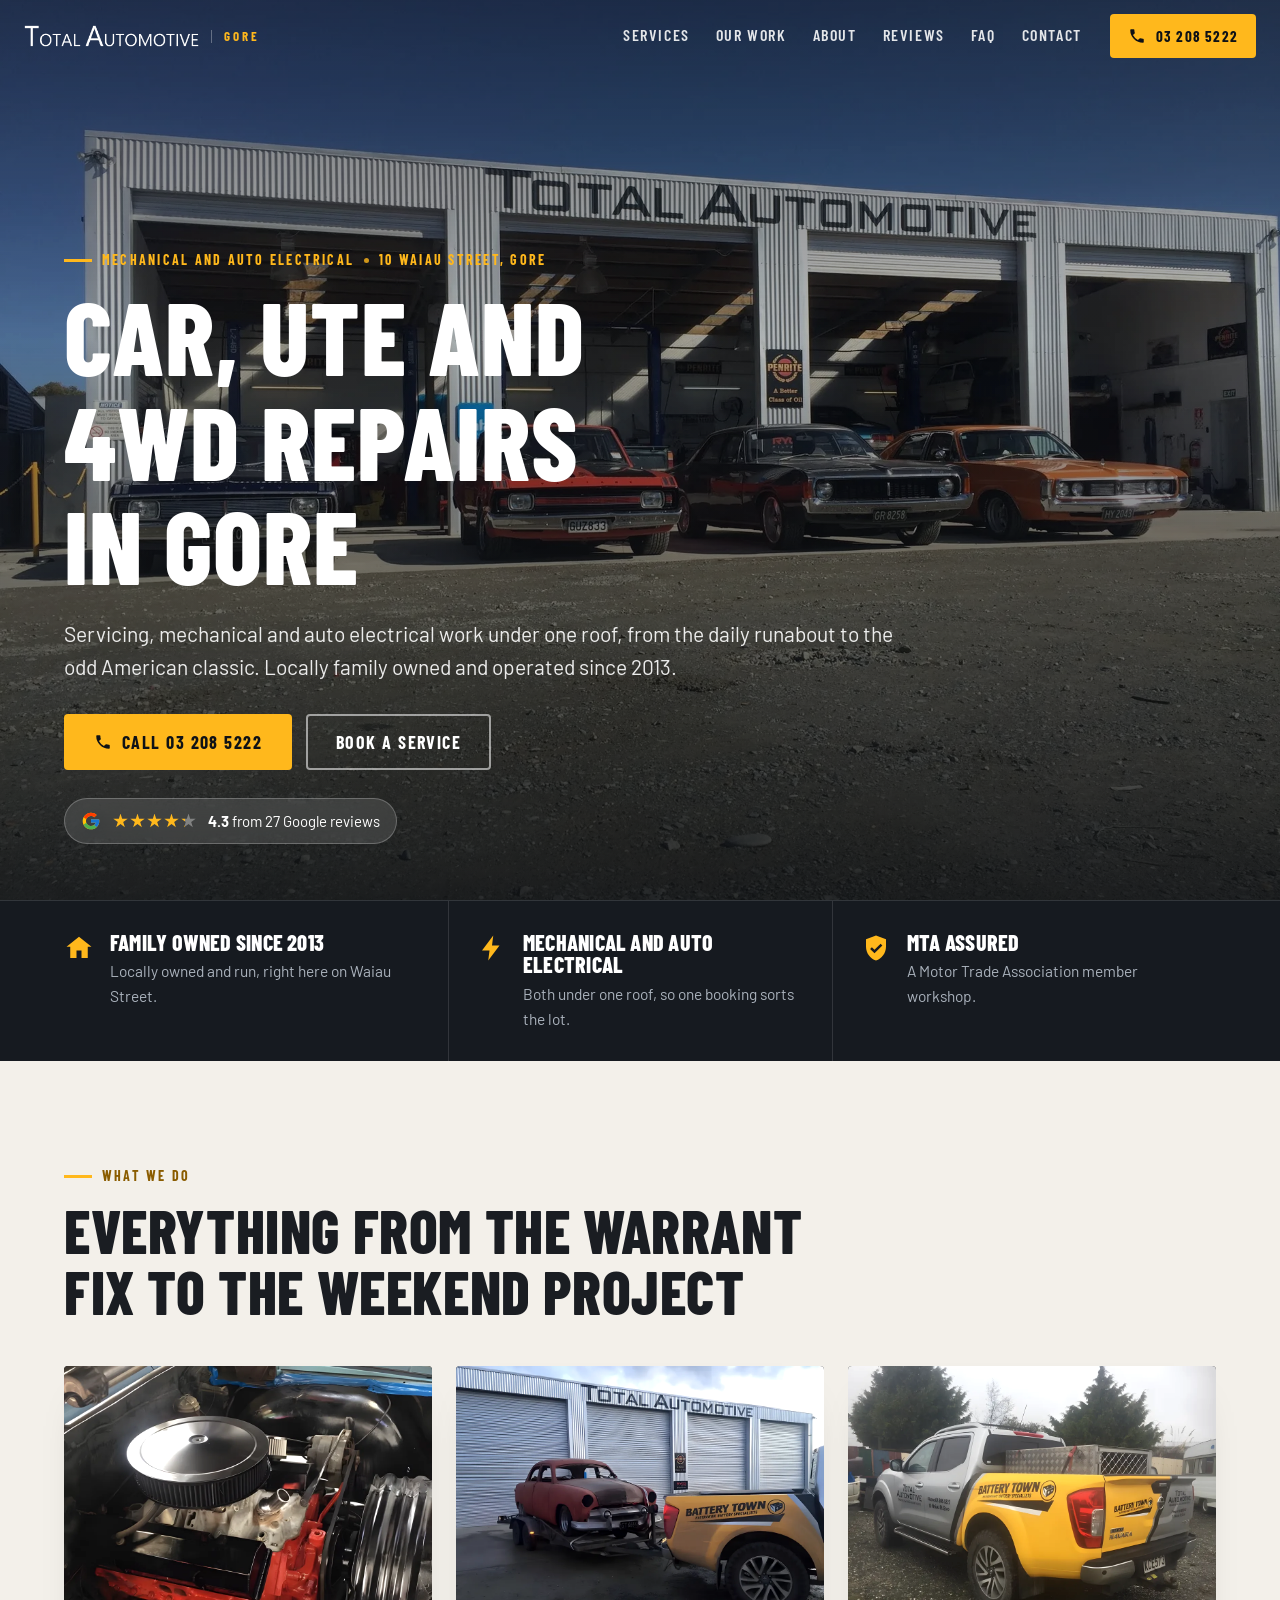
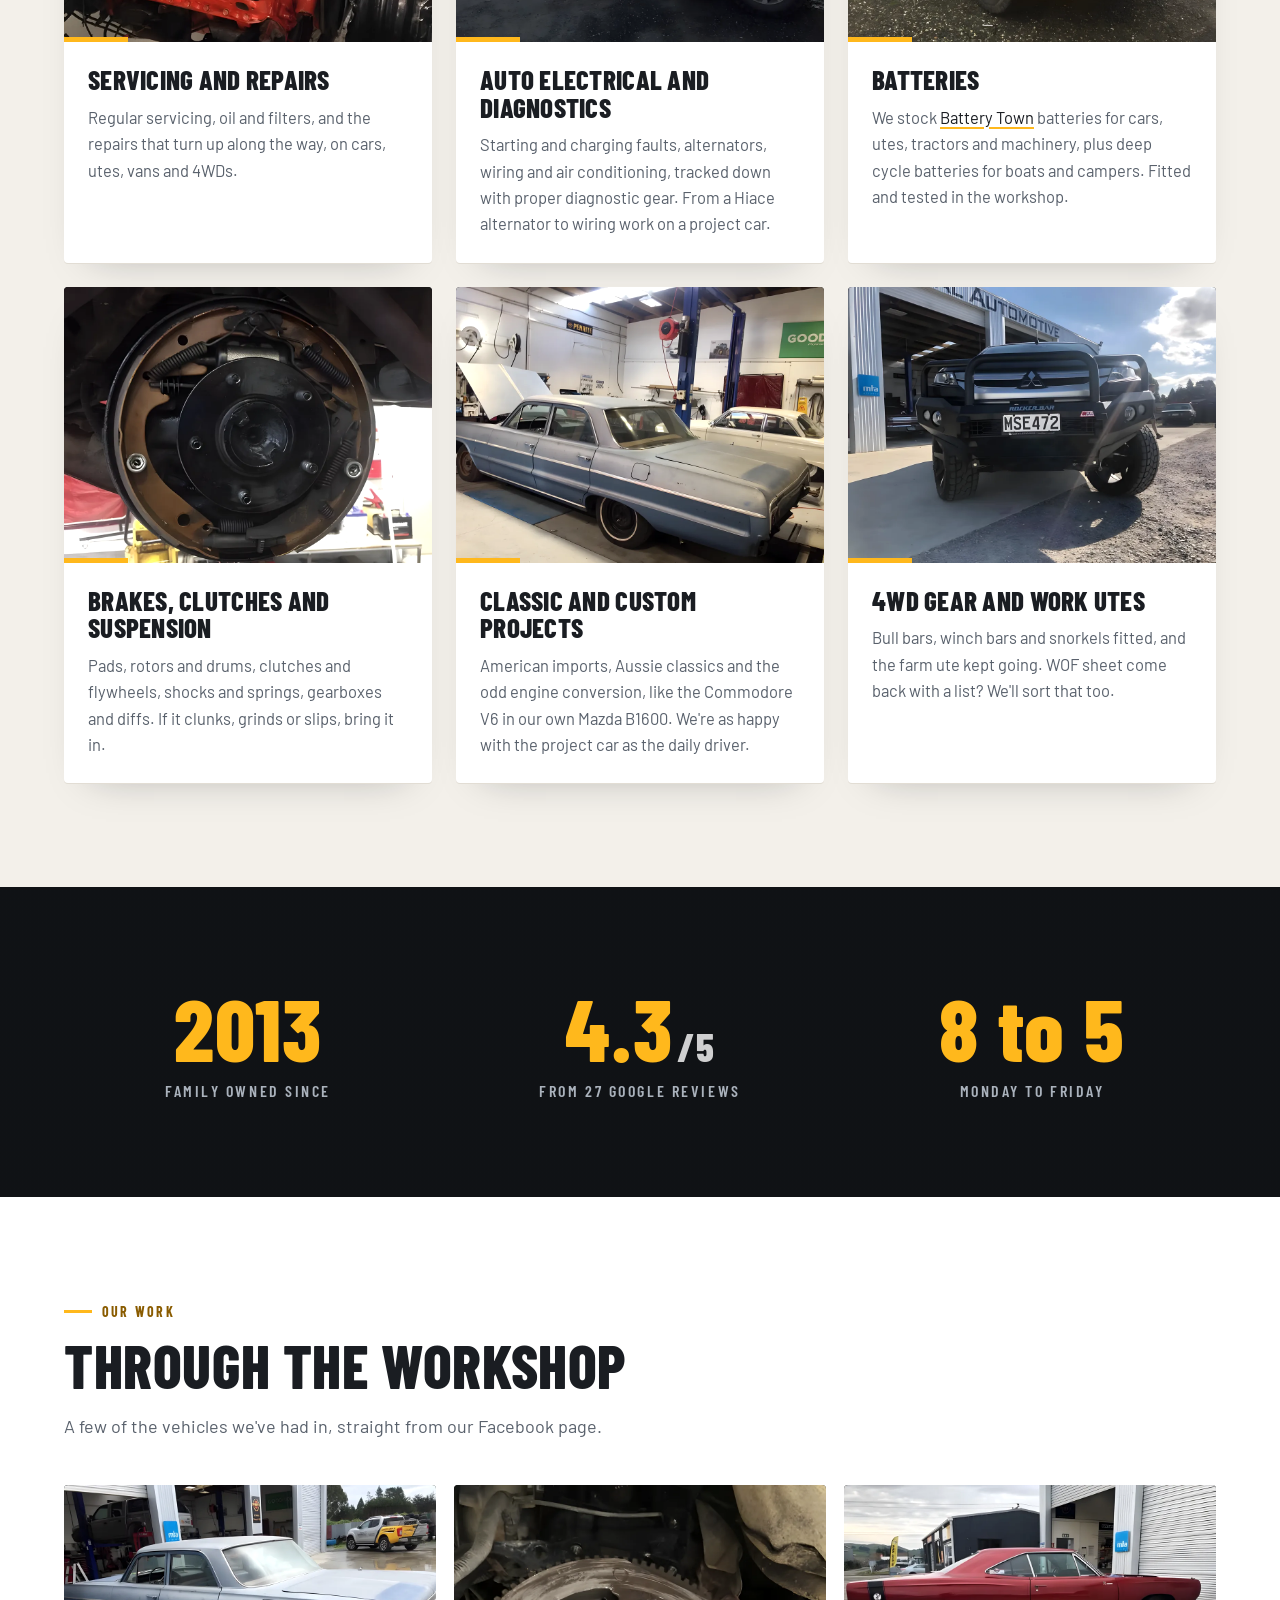
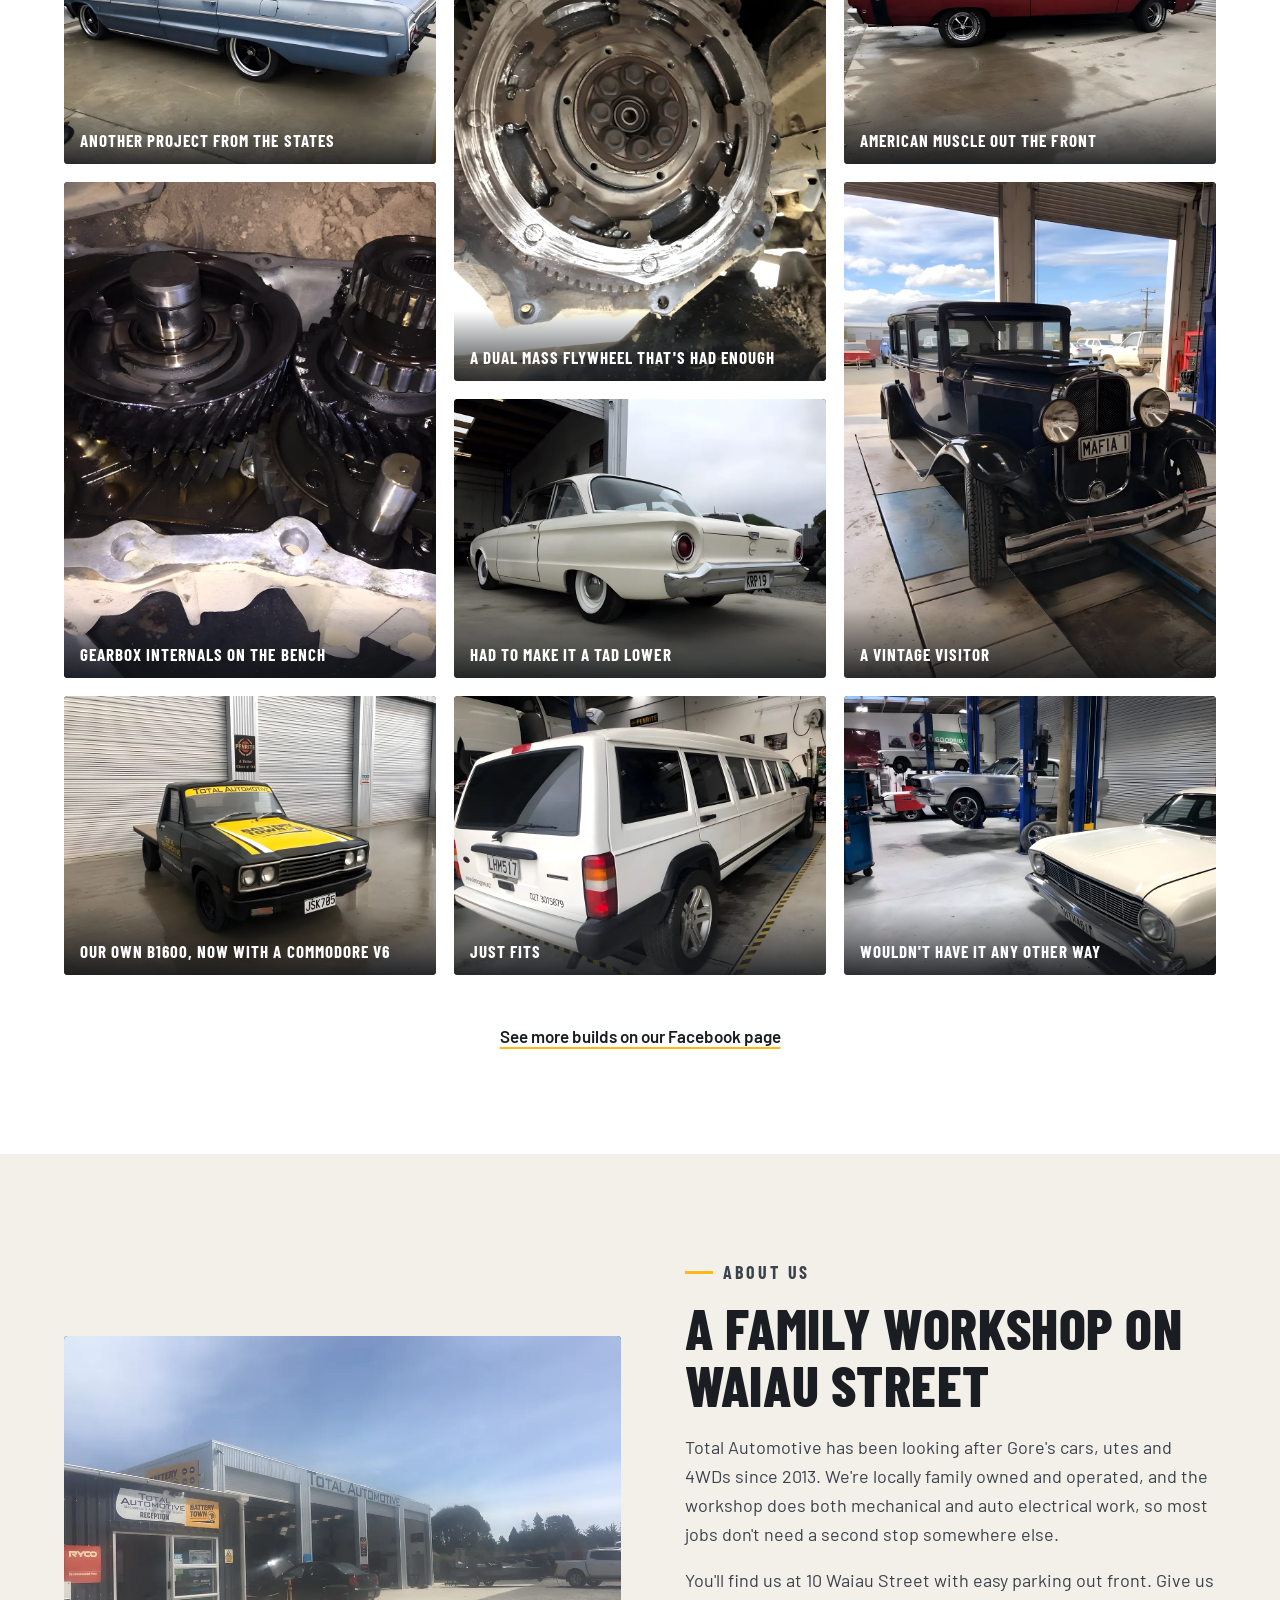
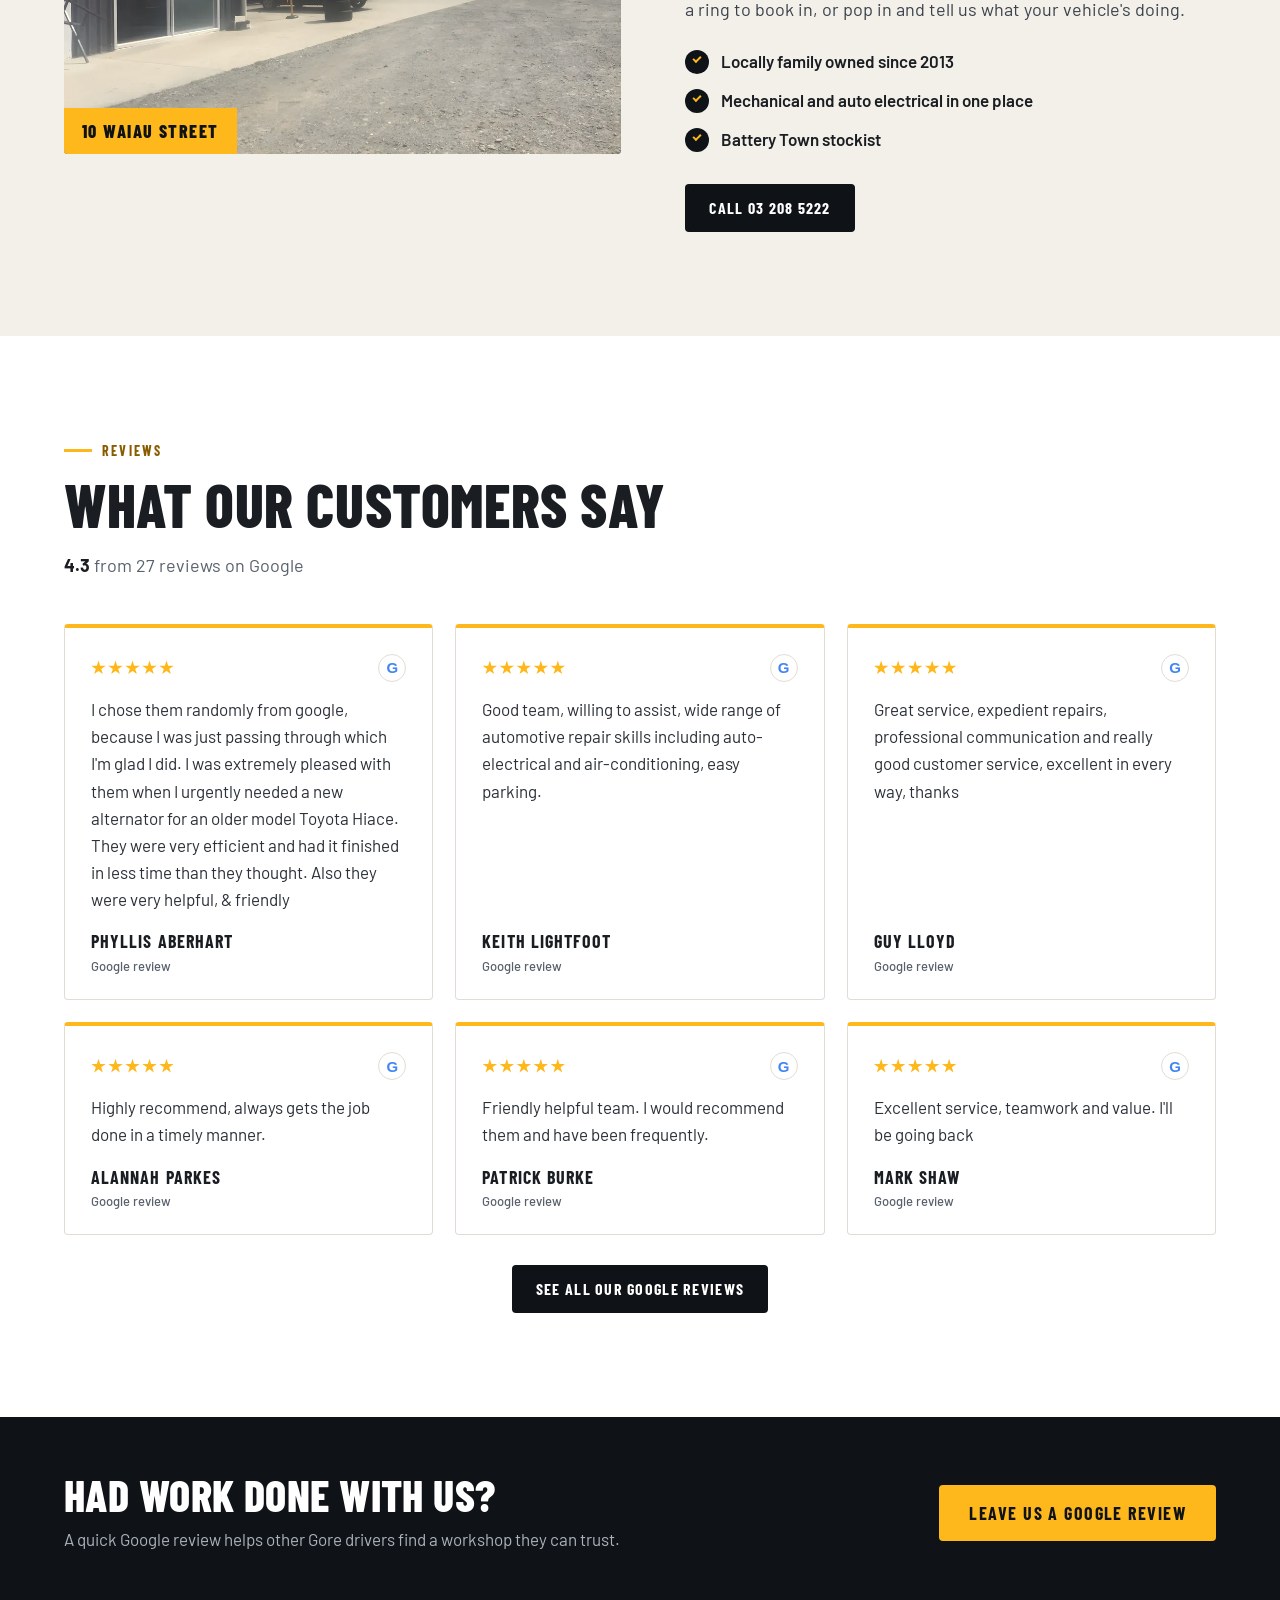
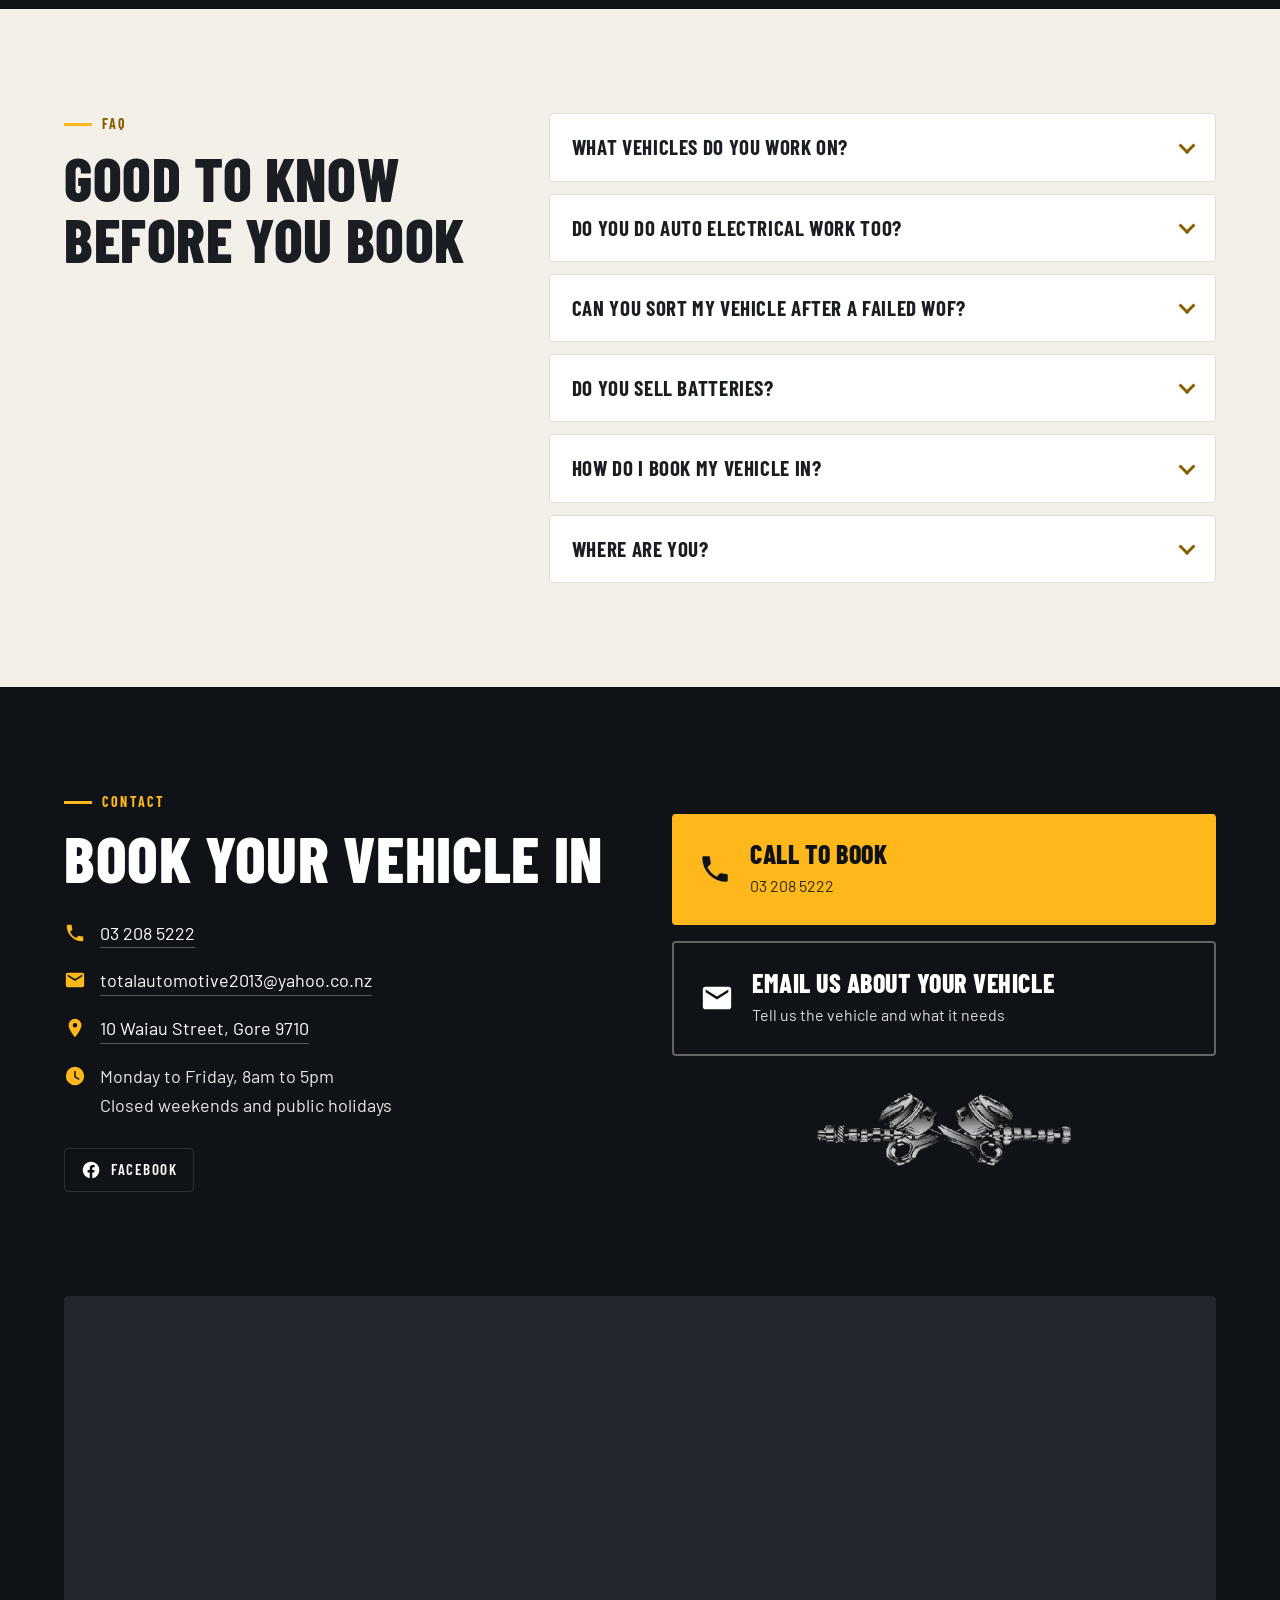
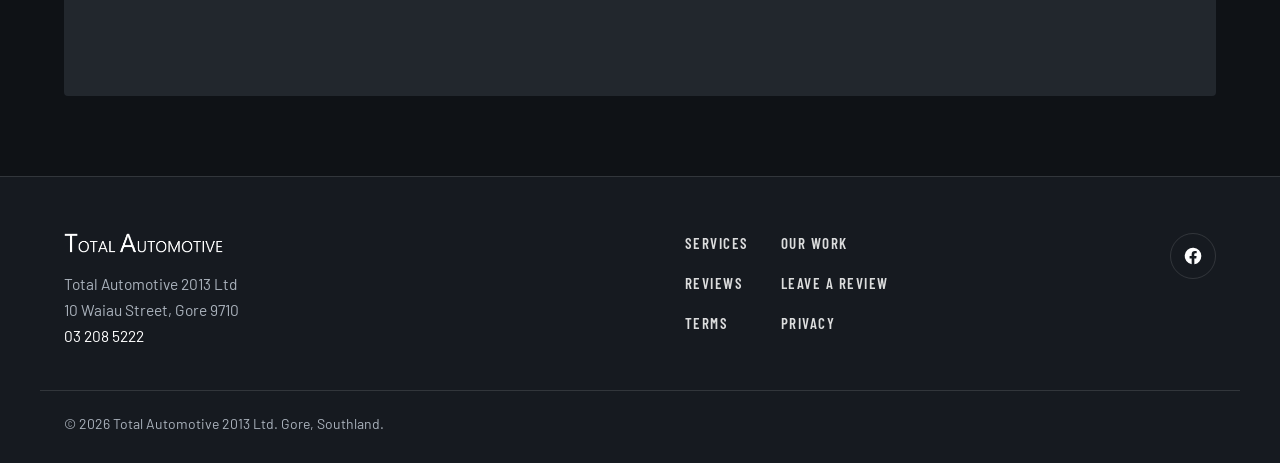
==== commit 365fbf20: "Review fixes: facts, alt text, links - Gallery is "Our work", not "Recent jobs": the photos date fro" ====
--- a/index.html
+++ b/index.html
@@ -4,7 +4,7 @@
 <meta charset="utf-8">
 <meta name="viewport" content="width=device-width, initial-scale=1">
 <title>Total Automotive Gore | Mechanical and Auto Electrical Repairs, Gore</title>
-<meta name="description" content="Family owned mechanic on Waiau Street, Gore since 2013. Servicing, mechanical and auto electrical repairs, Battery Town batteries, 4WDs, utes and classic car projects. Call 03 208 5222.">
+<meta name="description" content="Locally family owned and operated since 2013. Mechanic at 10 Waiau Street, Gore: servicing, mechanical and auto electrical repairs, Battery Town batteries, 4WDs, utes and classic car projects. Call 03 208 5222.">
 <meta name="robots" content="noindex, nofollow">
 <link rel="canonical" href="https://total-automotive-gore-demo.vercel.app/">
 <meta property="og:type" content="website">
@@ -68,7 +68,7 @@
 <body>
 <a class="skip" href="#main">Skip to content</a>
 
-<header class="nav" id="top">
+<header class="nav">
   <div class="nav-in">
     <a class="brand" href="#top" aria-label="Total Automotive Gore, back to top">
       <img src="img/logo-wordmark.png" width="1224" height="154" alt="Total Automotive">
@@ -82,7 +82,7 @@
       <a href="#faq">FAQ</a>
       <a href="#contact">Contact</a>
     </nav>
-    <a class="btn btn-amber nav-call" href="tel:032085222">
+    <a class="btn btn-amber nav-call" href="tel:+6432085222" aria-label="Call 03 208 5222">
       <svg viewBox="0 0 24 24" aria-hidden="true"><path d="M6.6 10.8a15.1 15.1 0 0 0 6.6 6.6l2.2-2.2a1 1 0 0 1 1-.25 11.4 11.4 0 0 0 3.6.57 1 1 0 0 1 1 1V20a1 1 0 0 1-1 1A17 17 0 0 1 3 4a1 1 0 0 1 1-1h3.5a1 1 0 0 1 1 1c0 1.25.2 2.45.57 3.6a1 1 0 0 1-.25 1z"/></svg>
       <span>03 208 5222</span>
     </a>
@@ -101,9 +101,9 @@
   <div class="hero-in">
     <p class="eyebrow">Mechanical and auto electrical <span class="dot"></span> <span class="eb-addr">10 Waiau Street, Gore</span></p>
     <h1>Car, ute and 4WD repairs in Gore</h1>
-    <p class="lede">Servicing, mechanical and auto electrical work under one roof. Family owned on Waiau Street since 2013, from the daily runabout to the odd American classic.</p>
+    <p class="lede">Servicing, mechanical and auto electrical work under one roof, from the daily runabout to the odd American classic. Locally family owned and operated since 2013.</p>
     <div class="cta-row">
-      <a class="btn btn-amber btn-lg" href="tel:032085222">
+      <a class="btn btn-amber btn-lg" href="tel:+6432085222">
         <svg viewBox="0 0 24 24" aria-hidden="true"><path d="M6.6 10.8a15.1 15.1 0 0 0 6.6 6.6l2.2-2.2a1 1 0 0 1 1-.25 11.4 11.4 0 0 0 3.6.57 1 1 0 0 1 1 1V20a1 1 0 0 1-1 1A17 17 0 0 1 3 4a1 1 0 0 1 1-1h3.5a1 1 0 0 1 1 1c0 1.25.2 2.45.57 3.6a1 1 0 0 1-.25 1z"/></svg>
         Call 03 208 5222
       </a>
@@ -146,8 +146,8 @@
         <div class="body"><h3>Servicing and repairs</h3><p>Regular servicing, oil and filters, and the repairs that turn up along the way, on cars, utes, vans and 4WDs.</p></div>
       </article>
       <article class="card">
-        <div class="ph"><img src="img/svc-electrical-1080.webp" srcset="img/svc-electrical-1080.webp 1080w, img/svc-electrical-1920.webp 1920w" sizes="(max-width: 700px) 100vw, 33vw" width="1080" height="810" alt="A 1949 Ford project arriving on a trailer for wiring work" loading="lazy"></div>
-        <div class="body"><h3>Auto electrical and diagnostics</h3><p>Starting and charging faults, alternators, wiring and air conditioning, tracked down with proper diagnostic gear. From a Hiace alternator to a full rewire on a project car.</p></div>
+        <div class="ph"><img src="img/svc-electrical-1080.webp" srcset="img/svc-electrical-1080.webp 1080w, img/svc-electrical-1920.webp 1920w" sizes="(max-width: 700px) 100vw, 33vw" width="1080" height="810" alt="A classic car project arriving on a trailer behind the Battery Town ute, in for wiring work" loading="lazy"></div>
+        <div class="body"><h3>Auto electrical and diagnostics</h3><p>Starting and charging faults, alternators, wiring and air conditioning, tracked down with proper diagnostic gear. From a Hiace alternator to wiring work on a project car.</p></div>
       </article>
       <article class="card">
         <div class="ph"><img src="img/svc-batteries-1080.webp" srcset="img/svc-batteries-1080.webp 1080w, img/svc-batteries-1920.webp 1920w" sizes="(max-width: 700px) 100vw, 33vw" width="1080" height="810" alt="The Total Automotive Battery Town ute" loading="lazy"></div>
@@ -158,7 +158,7 @@
         <div class="body"><h3>Brakes, clutches and suspension</h3><p>Pads, rotors and drums, clutches and flywheels, shocks and springs, gearboxes and diffs. If it clunks, grinds or slips, bring it in.</p></div>
       </article>
       <article class="card">
-        <div class="ph"><img src="img/svc-classics-1080.webp" srcset="img/svc-classics-1080.webp 1080w, img/svc-classics-1920.webp 1920w" sizes="(max-width: 700px) 100vw, 33vw" width="1080" height="810" alt="A 1964 Chevrolet Impala up on the hoist" loading="lazy"></div>
+        <div class="ph"><img src="img/svc-classics-1080.webp" srcset="img/svc-classics-1080.webp 1080w, img/svc-classics-1920.webp 1920w" sizes="(max-width: 700px) 100vw, 33vw" width="1080" height="810" alt="A blue project car from the States in the workshop" loading="lazy"></div>
         <div class="body"><h3>Classic and custom projects</h3><p>American imports, Aussie classics and the odd engine conversion, like the Commodore V6 in our own Mazda B1600. We're as happy with the project car as the daily driver.</p></div>
       </article>
       <article class="card">
@@ -181,12 +181,12 @@
 <section class="work" id="work">
   <div class="wrap">
     <div class="head">
-      <p class="eyebrow">Recent jobs</p>
-      <h2>Through the workshop lately</h2>
+      <p class="eyebrow">Our work</p>
+      <h2>Through the workshop</h2>
       <p class="sub">A few of the vehicles we've had in, straight from our Facebook page.</p>
     </div>
     <div class="masonry">
-      <figure><img src="img/work-impala-1080.webp" width="1080" height="810" alt="The 1964 Impala in the workshop bay" loading="lazy"><figcaption>Another project from the States</figcaption></figure>
+      <figure><img src="img/work-impala-1080.webp" width="1080" height="810" alt="The blue project car parked out the front of the workshop" loading="lazy"><figcaption>Another project from the States</figcaption></figure>
       <figure><img src="img/work-gears-1080.webp" width="1080" height="1440" alt="Gearbox internals on the bench" loading="lazy"><figcaption>Gearbox internals on the bench</figcaption></figure>
       <figure><img src="img/work-b1600-1080.webp" width="1080" height="810" alt="The Total Automotive Mazda B1600 with a Commodore V6 conversion" loading="lazy"><figcaption>Our own B1600, now with a Commodore V6</figcaption></figure>
       <figure><img src="img/work-flywheel-1080.webp" width="1080" height="1440" alt="A worn dual mass flywheel" loading="lazy"><figcaption>A dual mass flywheel that's had enough</figcaption></figure>
@@ -216,7 +216,7 @@
         <li>Mechanical and auto electrical in one place</li>
         <li>Battery Town stockist</li>
       </ul>
-      <a class="btn btn-dark" href="tel:032085222">Call 03 208 5222</a>
+      <a class="btn btn-dark" href="tel:+6432085222">Call 03 208 5222</a>
     </div>
   </div>
 </section>
@@ -283,7 +283,7 @@
     <div class="qs">
       <details>
         <summary>What vehicles do you work on?</summary>
-        <p>Cars, utes, vans and 4WDs, plus the odd classic or American import. If you're not sure, give us a ring on <a href="tel:032085222">03 208 5222</a>.</p>
+        <p>Cars, utes, vans and 4WDs, plus the odd classic or American import. If you're not sure, give us a ring on <a href="tel:+6432085222">03 208 5222</a>.</p>
       </details>
       <details>
         <summary>Do you do auto electrical work too?</summary>
@@ -299,11 +299,11 @@
       </details>
       <details>
         <summary>How do I book my vehicle in?</summary>
-        <p>Call us on <a href="tel:032085222">03 208 5222</a> or email us, Monday to Friday, 8am to 5pm. December books up fast, so get in early if you need your vehicle sorted before the holidays.</p>
+        <p>Call us on <a href="tel:+6432085222">03 208 5222</a> or <a href="https://mail.google.com/mail/?view=cm&amp;fs=1&amp;to=totalautomotive2013%40yahoo.co.nz&amp;su=Booking%20enquiry&amp;body=Hi%20Total%20Automotive%2C%0A%0AI%27d%20like%20to%20book%20my%20vehicle%20in.%0A%0AVehicle%3A%0AWhat%20it%20needs%3A%0ABest%20number%20to%20reach%20me%3A%0A%0AThanks" target="_blank" rel="noopener">email us</a>, Monday to Friday, 8am to 5pm. December books up fast, so get in early if you need your vehicle sorted before the holidays.</p>
       </details>
       <details>
         <summary>Where are you?</summary>
-        <p>We're at 10 Waiau Street, Gore 9710, with easy parking out front. <a href="https://www.google.com/maps/search/?api=1&amp;query=Total+Automotive+Gore&amp;query_place_id=ChIJqR2YcZM6DW0Rd6-6Wm7XKKQ" target="_blank" rel="noopener">Get directions</a>.</p>
+        <p>We're at 10 Waiau Street, Gore 9710, with easy parking out front. <a href="https://www.google.com/maps/dir/?api=1&amp;destination=Total+Automotive+Gore&amp;destination_place_id=ChIJqR2YcZM6DW0Rd6-6Wm7XKKQ" target="_blank" rel="noopener">Get directions</a>.</p>
       </details>
     </div>
   </div>
@@ -315,7 +315,7 @@
       <p class="eyebrow">Contact</p>
       <h2>Book your vehicle in</h2>
       <ul class="rows">
-        <li><svg viewBox="0 0 24 24" aria-hidden="true"><path d="M6.6 10.8a15.1 15.1 0 0 0 6.6 6.6l2.2-2.2a1 1 0 0 1 1-.25 11.4 11.4 0 0 0 3.6.57 1 1 0 0 1 1 1V20a1 1 0 0 1-1 1A17 17 0 0 1 3 4a1 1 0 0 1 1-1h3.5a1 1 0 0 1 1 1c0 1.25.2 2.45.57 3.6a1 1 0 0 1-.25 1z"/></svg><a href="tel:032085222">03 208 5222</a></li>
+        <li><svg viewBox="0 0 24 24" aria-hidden="true"><path d="M6.6 10.8a15.1 15.1 0 0 0 6.6 6.6l2.2-2.2a1 1 0 0 1 1-.25 11.4 11.4 0 0 0 3.6.57 1 1 0 0 1 1 1V20a1 1 0 0 1-1 1A17 17 0 0 1 3 4a1 1 0 0 1 1-1h3.5a1 1 0 0 1 1 1c0 1.25.2 2.45.57 3.6a1 1 0 0 1-.25 1z"/></svg><a href="tel:+6432085222">03 208 5222</a></li>
         <li><svg viewBox="0 0 24 24" aria-hidden="true"><path d="M20 4H4a2 2 0 0 0-2 2v12a2 2 0 0 0 2 2h16a2 2 0 0 0 2-2V6a2 2 0 0 0-2-2zm0 4-8 5-8-5V6l8 5 8-5z"/></svg><a href="https://mail.google.com/mail/?view=cm&amp;fs=1&amp;to=totalautomotive2013%40yahoo.co.nz&amp;su=Booking%20enquiry&amp;body=Hi%20Total%20Automotive%2C%0A%0AI%27d%20like%20to%20book%20my%20vehicle%20in.%0A%0AVehicle%3A%0AWhat%20it%20needs%3A%0ABest%20number%20to%20reach%20me%3A%0A%0AThanks" target="_blank" rel="noopener">totalautomotive2013&#64;yahoo.co.nz</a></li>
         <li><svg viewBox="0 0 24 24" aria-hidden="true"><path d="M12 2a7 7 0 0 0-7 7c0 5.2 7 13 7 13s7-7.8 7-13a7 7 0 0 0-7-7zm0 9.5A2.5 2.5 0 1 1 12 6.5a2.5 2.5 0 0 1 0 5z"/></svg><a href="https://www.google.com/maps/search/?api=1&amp;query=Total+Automotive+Gore&amp;query_place_id=ChIJqR2YcZM6DW0Rd6-6Wm7XKKQ" target="_blank" rel="noopener">10 Waiau Street, Gore 9710</a></li>
         <li><svg viewBox="0 0 24 24" aria-hidden="true"><path fill-rule="evenodd" d="M12 2a10 10 0 1 0 10 10A10 10 0 0 0 12 2zm.8 10.6V6.5h-1.6v6.8l5 3 .8-1.3z"/></svg><span>Monday to Friday, 8am to 5pm<br>Closed weekends and public holidays</span></li>
@@ -325,7 +325,7 @@
       </div>
     </div>
     <div class="c-cta">
-      <a class="big call" href="tel:032085222">
+      <a class="big call" href="tel:+6432085222">
         <svg viewBox="0 0 24 24" aria-hidden="true"><path d="M6.6 10.8a15.1 15.1 0 0 0 6.6 6.6l2.2-2.2a1 1 0 0 1 1-.25 11.4 11.4 0 0 0 3.6.57 1 1 0 0 1 1 1V20a1 1 0 0 1-1 1A17 17 0 0 1 3 4a1 1 0 0 1 1-1h3.5a1 1 0 0 1 1 1c0 1.25.2 2.45.57 3.6a1 1 0 0 1-.25 1z"/></svg>
         <span><strong>Call to book</strong><em>03 208 5222</em></span>
       </a>
@@ -350,7 +350,7 @@
   <div class="wrap foot-in">
     <div class="f-brand">
       <img src="img/logo-wordmark.png" width="1224" height="154" alt="Total Automotive" loading="lazy">
-      <p>Total Automotive 2013 Ltd<br>10 Waiau Street, Gore 9710<br><a href="tel:032085222">03 208 5222</a></p>
+      <p>Total Automotive 2013 Ltd<br>10 Waiau Street, Gore 9710<br><a href="tel:+6432085222">03 208 5222</a></p>
     </div>
     <div class="f-links">
       <a href="#services">Services</a>
